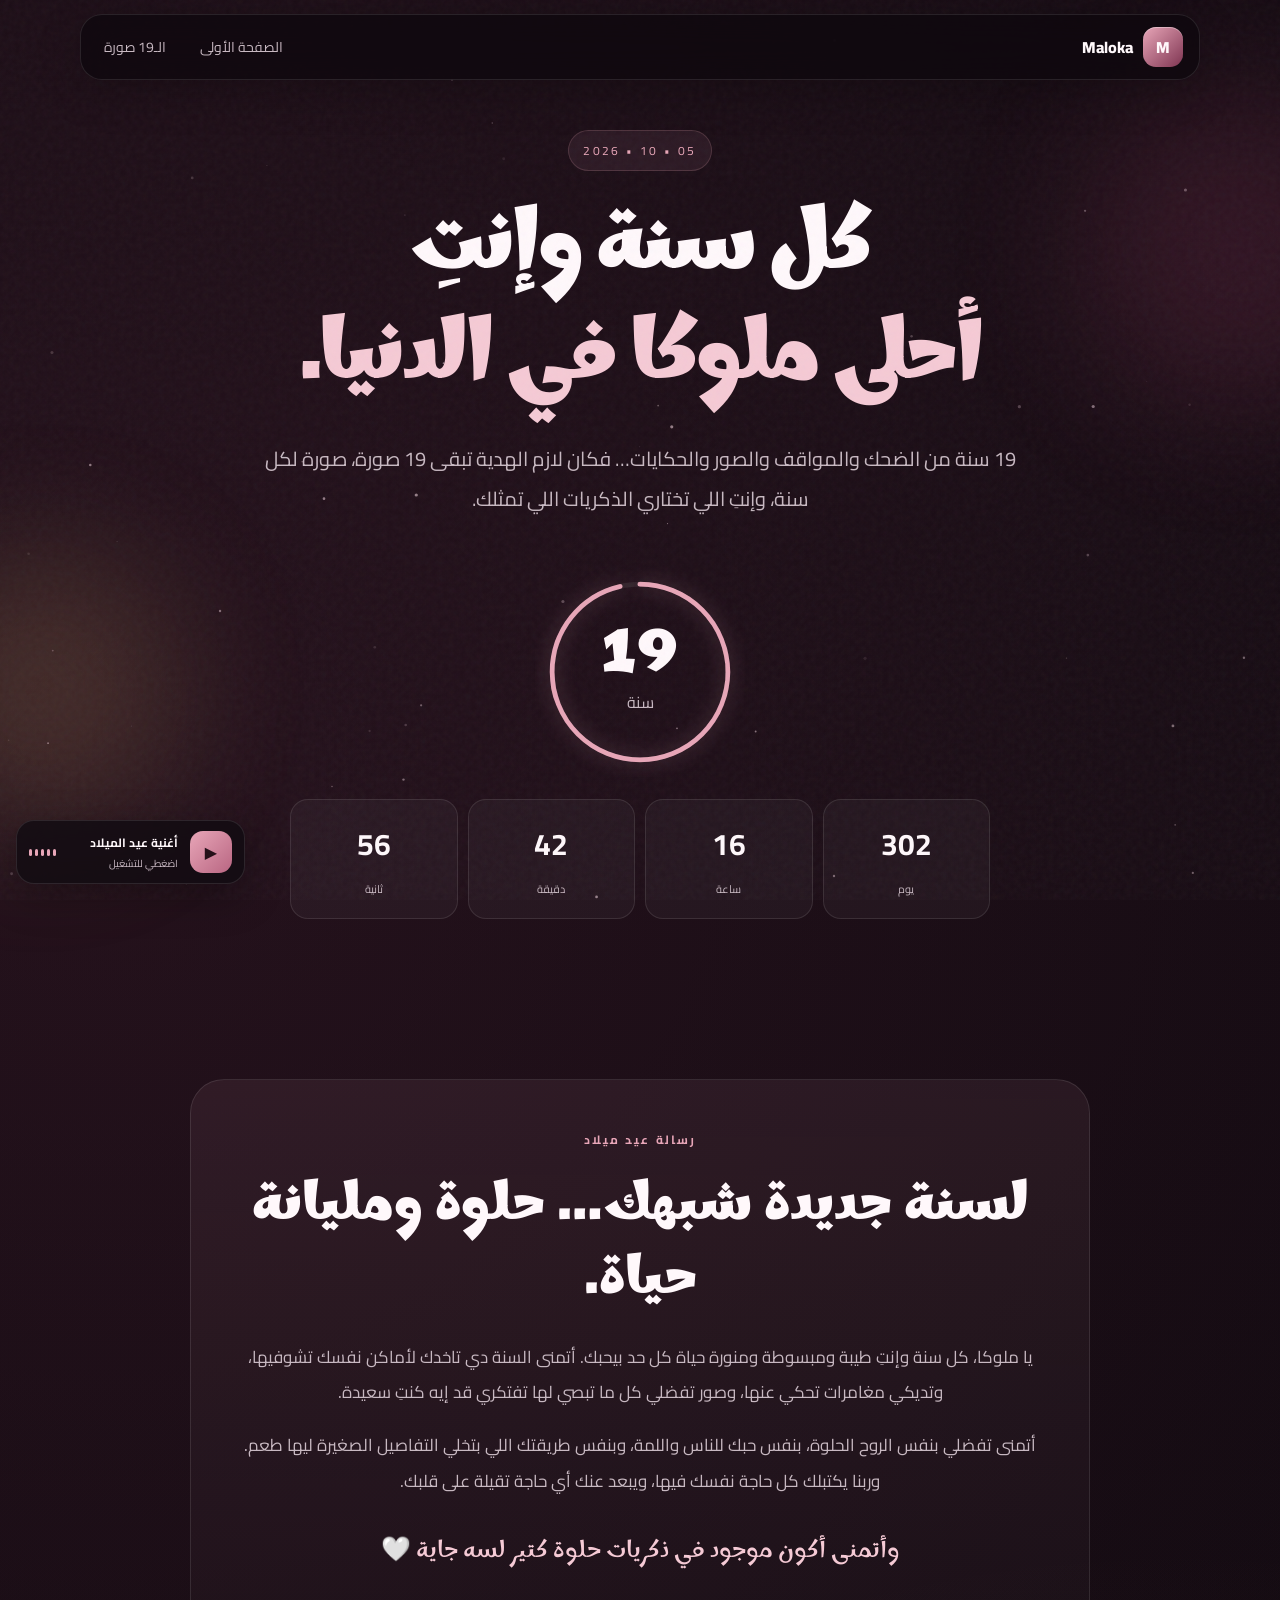
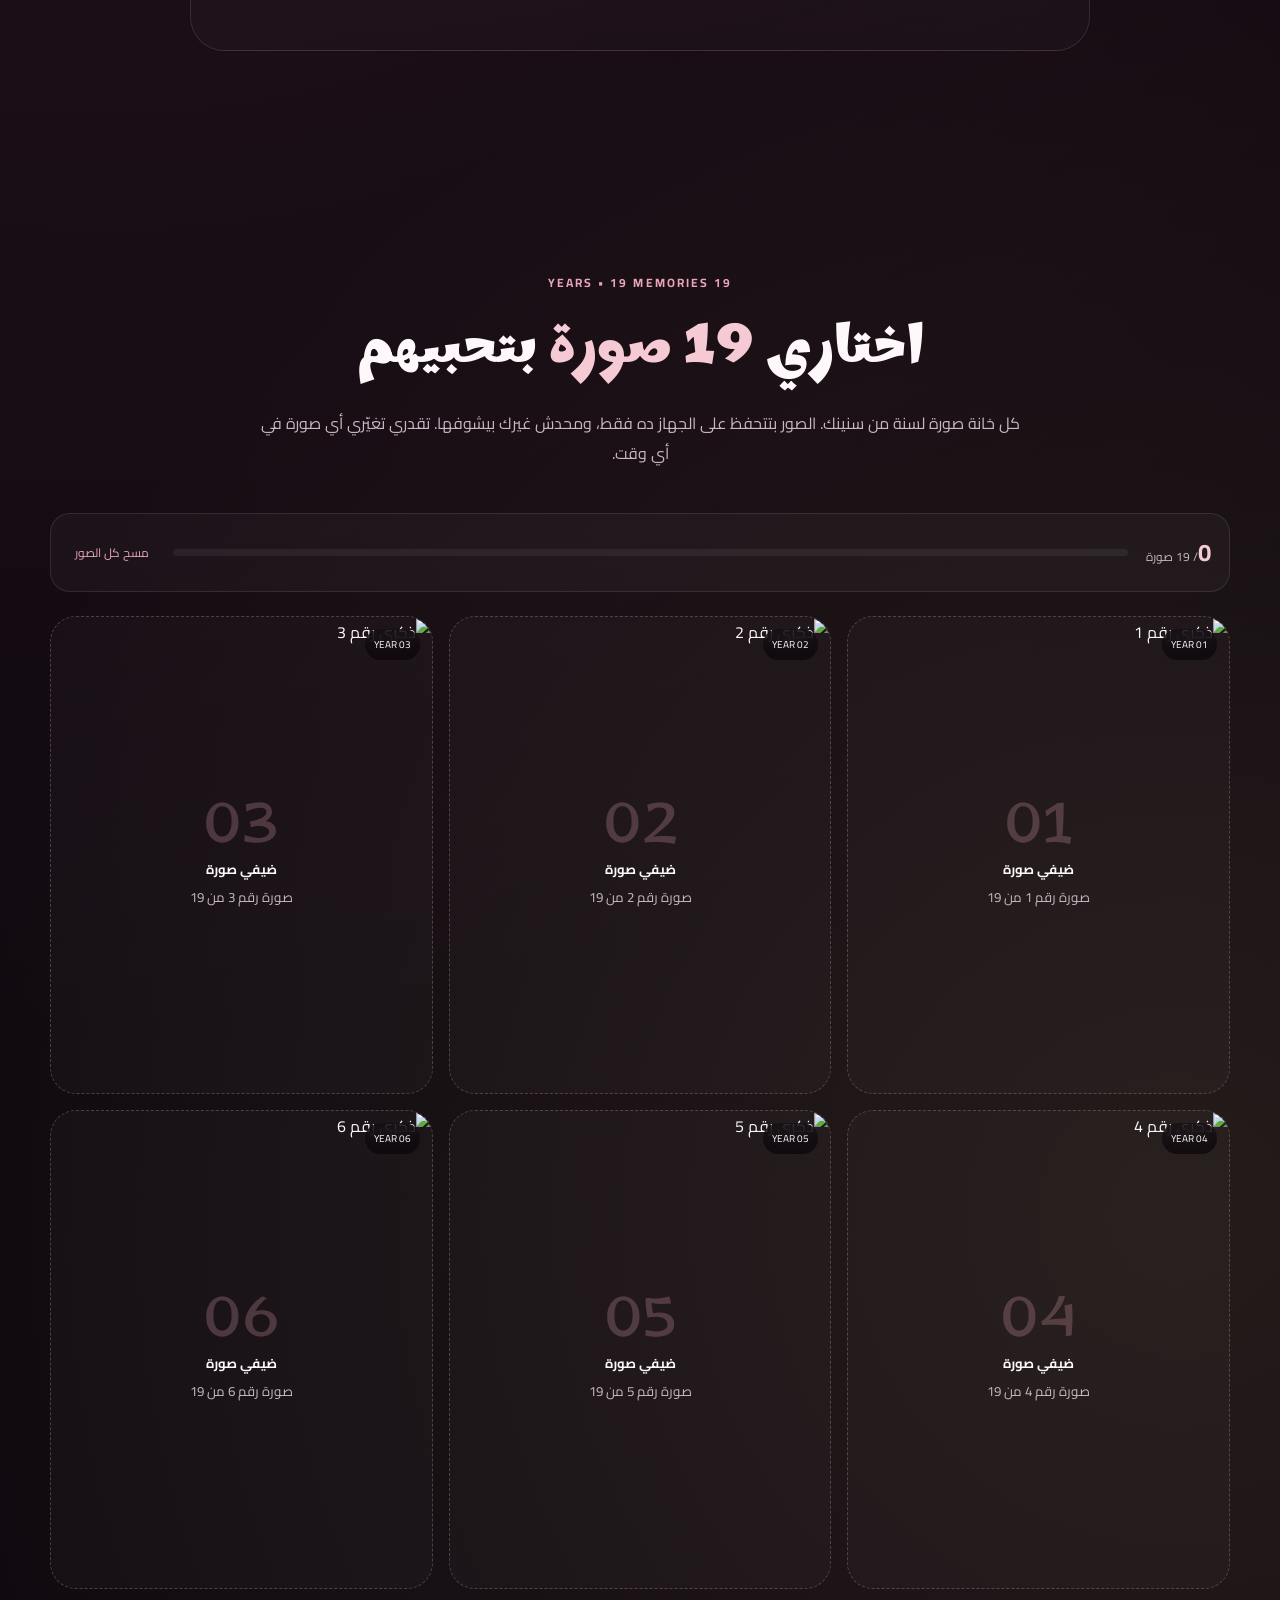
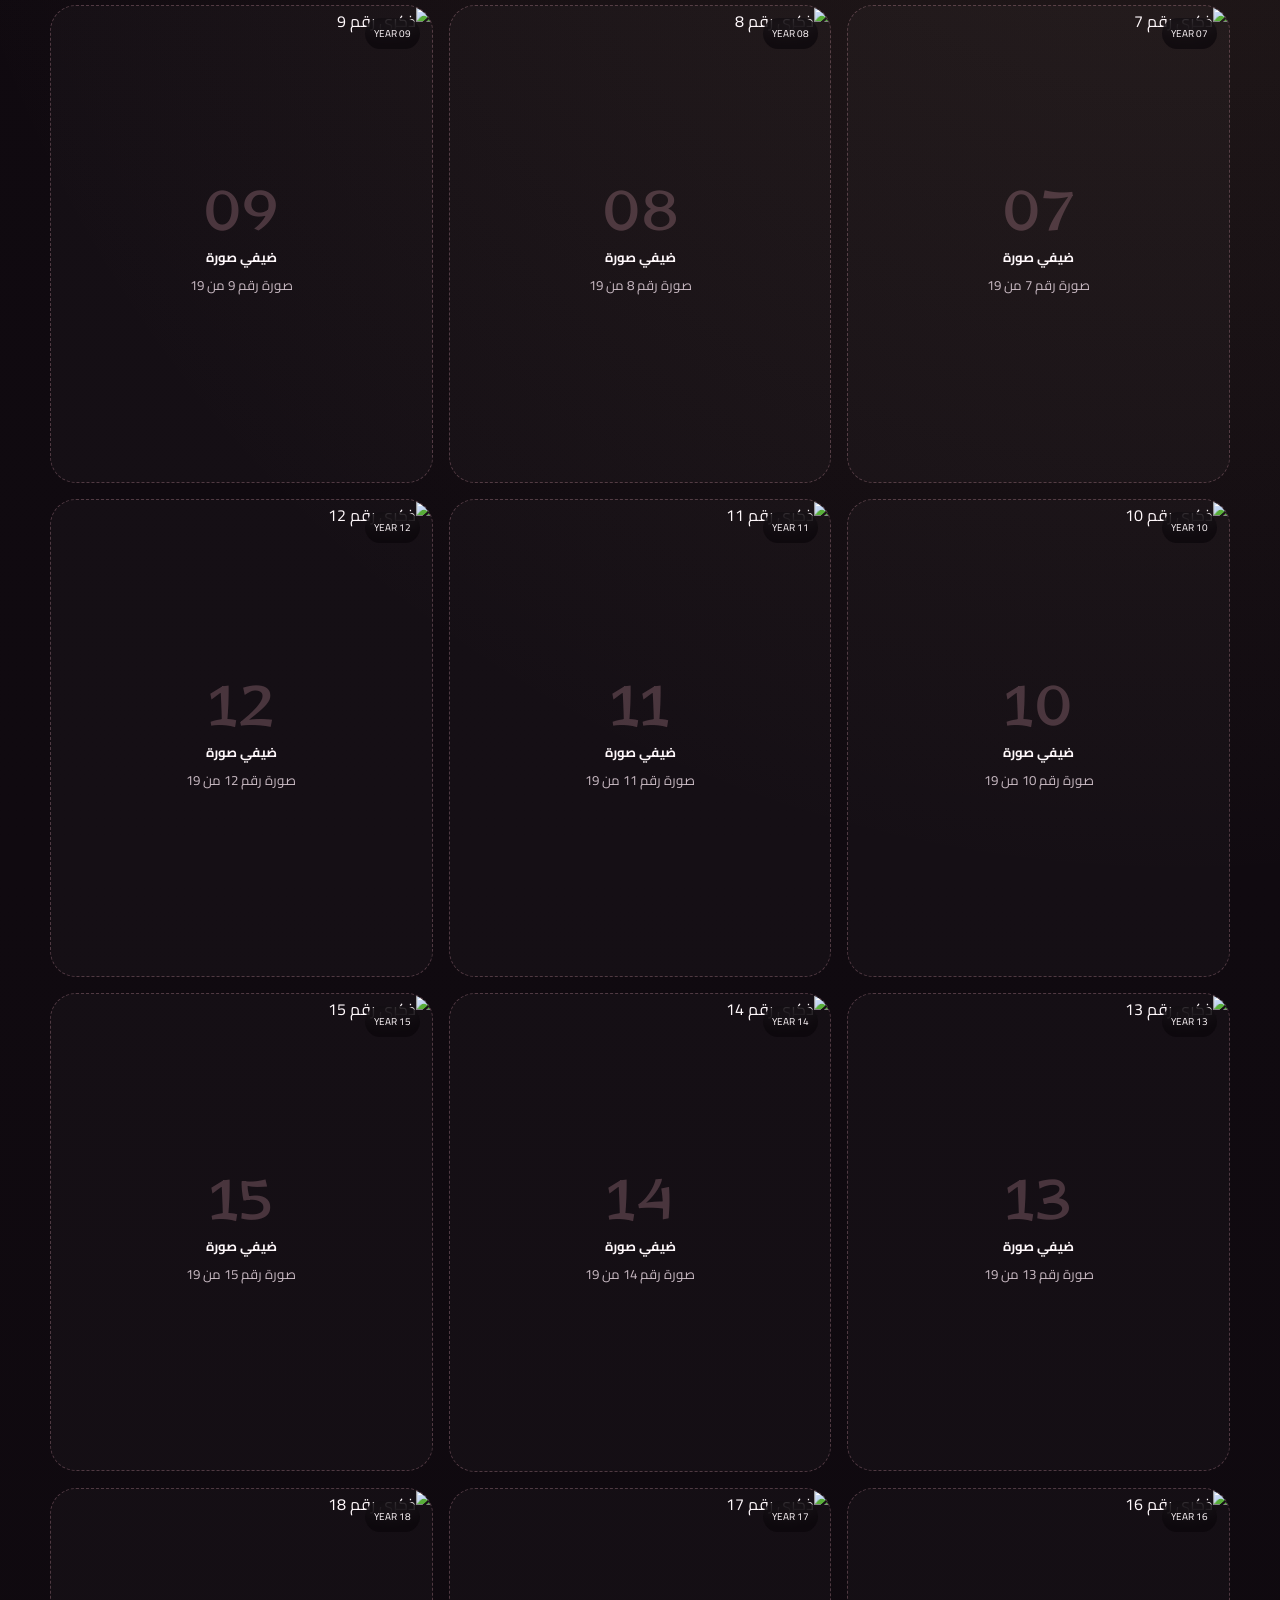
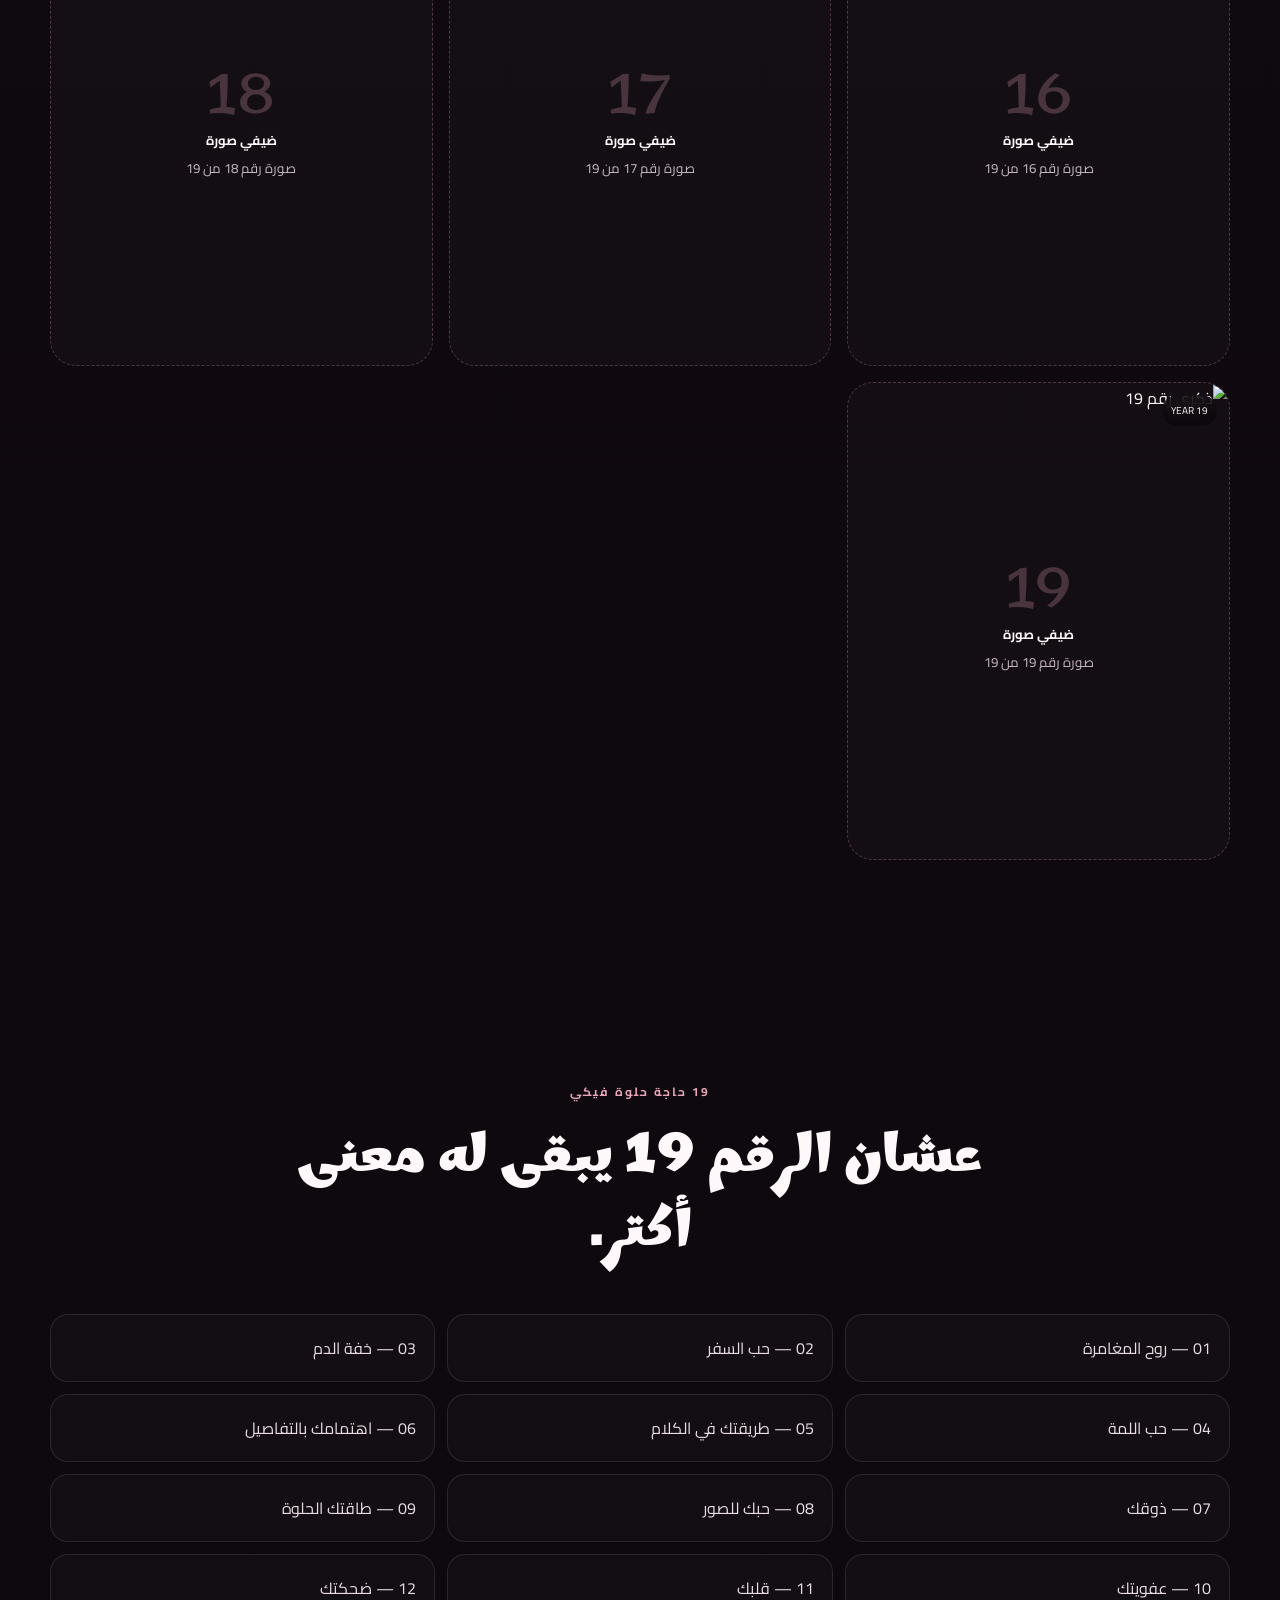
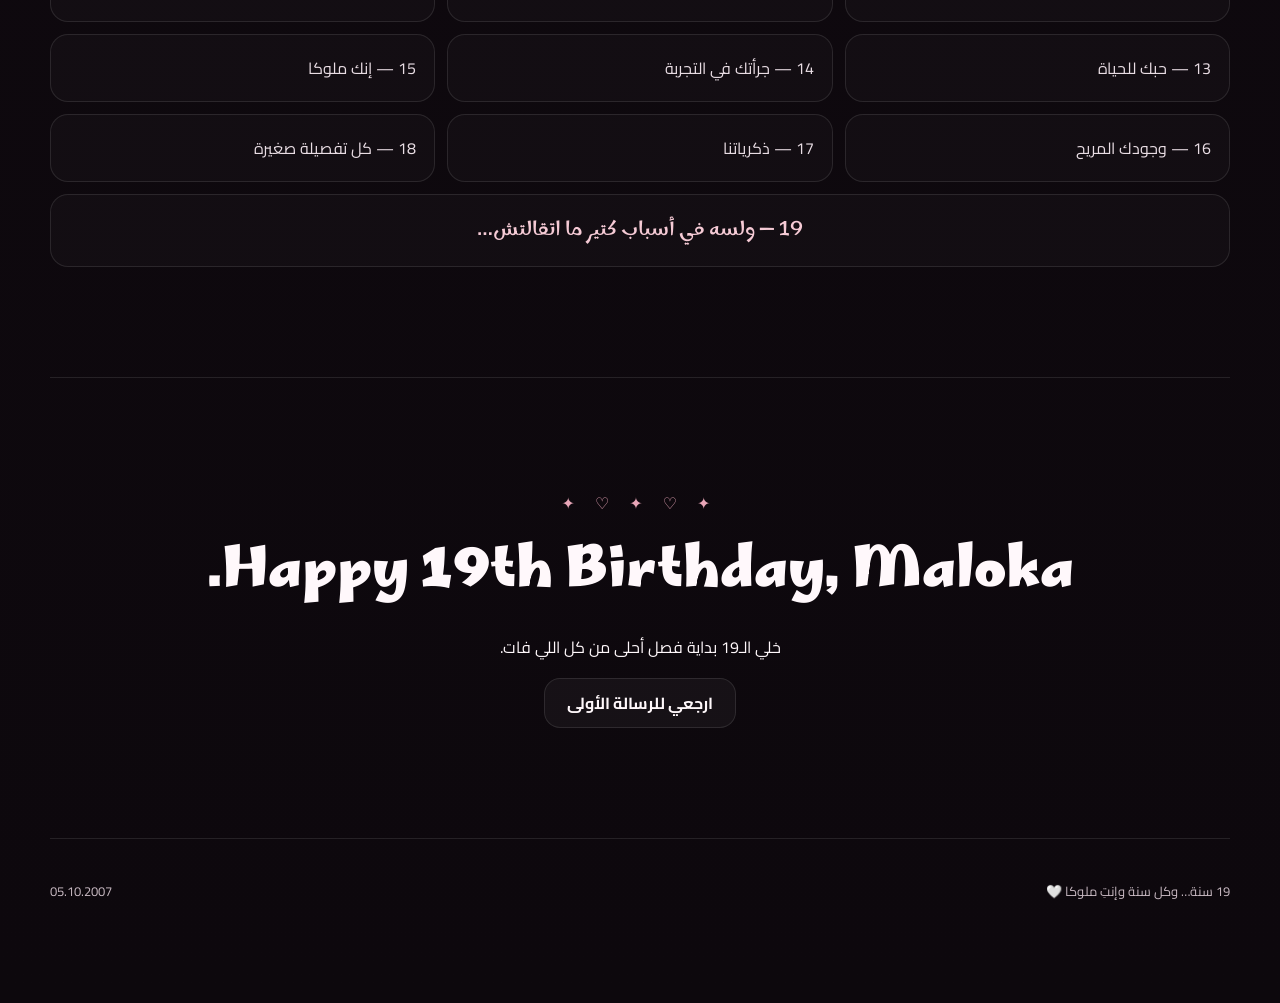
==== birthday.html @ 487e4d4f "Add files via upload" ====
<!doctype html>
<html lang="ar" dir="rtl">
<head>
  <meta charset="utf-8" />
  <meta name="viewport" content="width=device-width, initial-scale=1, viewport-fit=cover" />
  <meta name="theme-color" content="#160d16" />
  <title>Maloka — 19 سنة 🤍</title>
  <link rel="preconnect" href="https://fonts.googleapis.com">
  <link rel="preconnect" href="https://fonts.gstatic.com" crossorigin>
  <link href="https://fonts.googleapis.com/css2?family=Cairo:wght@400;500;600;700;800&family=Marhey:wght@400;600&display=swap" rel="stylesheet">
  <link rel="stylesheet" href="styles.css" />
</head>
<body class="page-birthday">
  <div class="grain"></div>
  <div class="orb orb-1"></div><div class="orb orb-2"></div>
  <canvas id="sparkles" aria-hidden="true"></canvas>

  <header class="nav">
    <a class="brand" href="index.html">
      <span class="brand-mark">M</span>
      <span>Maloka</span>
    </a>
    <nav>
      <a href="index.html">الصفحة الأولى</a>
      <a href="#memories">الـ19 صورة</a>
    </nav>
  </header>

  <main>
    <section class="birthday-hero section">
      <div class="birthday-kicker reveal">05 • 10 • 2026</div>
      <h1 class="reveal delay-1">كل سنة وإنتِ<br><span>أحلى ملوكا في الدنيا.</span></h1>
      <p class="lead reveal delay-2">
        19 سنة من الضحك والمواقف والصور والحكايات… فكان لازم الهدية تبقى 19 صورة،
        صورة لكل سنة، وإنتِ اللي تختاري الذكريات اللي تمثلك.
      </p>

      <div class="age-ring reveal delay-3">
        <svg viewBox="0 0 220 220" aria-hidden="true">
          <circle cx="110" cy="110" r="92" class="ring-bg"/>
          <circle cx="110" cy="110" r="92" class="ring-fg"/>
        </svg>
        <div class="age-center"><strong>19</strong><span>سنة</span></div>
      </div>

      <div class="countdown reveal delay-4" id="birthdayCountdown">
        <div><strong id="cdDays">—</strong><span>يوم</span></div>
        <div><strong id="cdHours">—</strong><span>ساعة</span></div>
        <div><strong id="cdMinutes">—</strong><span>دقيقة</span></div>
        <div><strong id="cdSeconds">—</strong><span>ثانية</span></div>
      </div>
    </section>

    <section class="section wish-card-wrap">
      <div class="wish-card reveal">
        <div class="eyebrow">رسالة عيد ميلاد</div>
        <h2>لسنة جديدة شبهك… حلوة ومليانة حياة.</h2>
        <p>
          يا ملوكا، كل سنة وإنتِ طيبة ومبسوطة ومنورة حياة كل حد بيحبك.
          أتمنى السنة دي تاخدك لأماكن نفسك تشوفيها، وتديكي مغامرات تحكي عنها،
          وصور تفضلي كل ما تبصي لها تفتكري قد إيه كنتِ سعيدة.
        </p>
        <p>
          أتمنى تفضلي بنفس الروح الحلوة، بنفس حبك للناس واللمة، وبنفس طريقتك اللي بتخلي التفاصيل الصغيرة ليها طعم.
          وربنا يكتبلك كل حاجة نفسك فيها، ويبعد عنك أي حاجة تقيلة على قلبك.
        </p>
        <p class="big-wish">وأتمنى أكون موجود في ذكريات حلوة كتير لسه جاية 🤍</p>
      </div>
    </section>

    <section id="memories" class="section">
      <div class="section-head reveal">
        <div class="eyebrow">19 YEARS • 19 MEMORIES</div>
        <h2>اختاري <span>19 صورة</span> بتحبيهم</h2>
        <p>
          كل خانة صورة لسنة من سنينك. الصور بتتحفظ على الجهاز ده فقط، ومحدش غيرك بيشوفها.
          تقدري تغيّري أي صورة في أي وقت.
        </p>
      </div>

      <div class="upload-status reveal">
        <div>
          <strong id="uploadedCount">0</strong><span>/ 19 صورة</span>
        </div>
        <div class="progress"><i id="photoProgress"></i></div>
        <button id="clearAllPhotos" class="text-btn">مسح كل الصور</button>
      </div>

      <div id="photoGrid" class="photo-grid"></div>
    </section>

    <section class="section nineteen-lines">
      <div class="section-head reveal">
        <div class="eyebrow">19 حاجة حلوة فيكي</div>
        <h2>عشان الرقم 19 يبقى له معنى أكتر.</h2>
      </div>
      <div class="reasons-grid">
        <span>01 — روح المغامرة</span><span>02 — حب السفر</span><span>03 — خفة الدم</span>
        <span>04 — حب اللمة</span><span>05 — طريقتك في الكلام</span><span>06 — اهتمامك بالتفاصيل</span>
        <span>07 — ذوقك</span><span>08 — حبك للصور</span><span>09 — طاقتك الحلوة</span>
        <span>10 — عفويتك</span><span>11 — قلبك</span><span>12 — ضحكتك</span>
        <span>13 — حبك للحياة</span><span>14 — جرأتك في التجربة</span><span>15 — إنك ملوكا</span>
        <span>16 — وجودك المريح</span><span>17 — ذكرياتنا</span><span>18 — كل تفصيلة صغيرة</span>
        <span class="last-reason">19 — ولسه في أسباب كتير ما اتقالتش…</span>
      </div>
    </section>

    <section class="section final-wish reveal">
      <div class="confetti-line">✦ ♡ ✦ ♡ ✦</div>
      <h2>Happy 19th Birthday, Maloka.</h2>
      <p>خلي الـ19 بداية فصل أحلى من كل اللي فات.</p>
      <a href="index.html" class="btn ghost">ارجعي للرسالة الأولى</a>
    </section>
  </main>

  <div class="music-player" data-audio="birthday-song.mp3">
    <button class="music-btn" aria-label="تشغيل أو إيقاف الأغنية">▶</button>
    <div class="music-copy">
      <strong>أغنية عيد الميلاد</strong>
      <span>اضغطي للتشغيل</span>
    </div>
    <div class="music-wave"><i></i><i></i><i></i><i></i><i></i></div>
  </div>

  <footer>
    <span>19 سنة… وكل سنة وإنتِ ملوكا 🤍</span>
    <span>05.10.2007</span>
  </footer>

  <script src="app.js"></script>
</body>
</html>
---- styles.css ----
:root{
  --bg:#0f090f; --bg2:#160d16; --card:rgba(255,255,255,.055);
  --line:rgba(255,255,255,.10); --text:#fff8fb; --muted:#c8b9c2;
  --rose:#e8a6b8; --rose2:#f5cad5; --gold:#d9b47a; --deep:#7f3552;
  --shadow:0 24px 80px rgba(0,0,0,.36);
}
*{box-sizing:border-box}
html{scroll-behavior:smooth}
body{margin:0;background:
radial-gradient(circle at 8% 10%,rgba(127,53,82,.20),transparent 28%),
radial-gradient(circle at 92% 38%,rgba(217,180,122,.10),transparent 27%),
linear-gradient(180deg,var(--bg),#100a10 55%,#0d080d);
color:var(--text);font-family:"Cairo",system-ui,sans-serif;overflow-x:hidden}
a{color:inherit;text-decoration:none}
button,input{font:inherit}
.section{width:min(1180px,calc(100% - 32px));margin:auto;padding:110px 0;position:relative}
.grain{position:fixed;inset:0;pointer-events:none;opacity:.06;z-index:20;background-image:url("data:image/svg+xml,%3Csvg viewBox='0 0 180 180' xmlns='http://www.w3.org/2000/svg'%3E%3Cfilter id='n'%3E%3CfeTurbulence type='fractalNoise' baseFrequency='.9' numOctaves='4' stitchTiles='stitch'/%3E%3C/filter%3E%3Crect width='100%25' height='100%25' filter='url(%23n)' opacity='.65'/%3E%3C/svg%3E")}
.orb{position:fixed;border-radius:50%;filter:blur(70px);opacity:.2;pointer-events:none;z-index:-1}
.orb-1{width:320px;height:320px;background:#9c3d63;top:10%;right:-120px}
.orb-2{width:280px;height:280px;background:#c69962;bottom:8%;left:-100px}
.orb-3{width:220px;height:220px;background:#5f315f;top:50%;left:40%}
#sparkles{position:fixed;inset:0;z-index:-1;pointer-events:none}
.nav{position:fixed;top:14px;right:50%;transform:translateX(50%);z-index:50;width:min(1120px,calc(100% - 24px));height:66px;display:flex;align-items:center;justify-content:space-between;padding:0 16px 0 10px;border:1px solid var(--line);background:rgba(13,8,13,.72);backdrop-filter:blur(18px);border-radius:22px;box-shadow:0 12px 45px rgba(0,0,0,.2)}
.brand{display:flex;align-items:center;gap:10px;font-weight:800}
.brand-mark{width:40px;height:40px;border-radius:13px;display:grid;place-items:center;background:linear-gradient(135deg,var(--rose),var(--deep));box-shadow:inset 0 1px rgba(255,255,255,.35)}
.nav nav{display:flex;gap:8px;align-items:center}
.nav nav a{padding:10px 13px;color:var(--muted);font-size:14px;border-radius:12px;transition:.25s}
.nav nav a:hover{color:white;background:rgba(255,255,255,.06)}
.nav .nav-cta{background:rgba(232,166,184,.11);color:#ffeaf0}
.hero{min-height:100svh;display:flex;flex-direction:column;justify-content:center;padding-top:130px;text-align:center;align-items:center}
.eyebrow{font-size:12px;letter-spacing:.17em;text-transform:uppercase;color:var(--rose);font-weight:700;margin-bottom:18px}
.hero h1,.birthday-hero h1{font-family:"Marhey","Cairo";font-size:clamp(42px,7vw,88px);line-height:1.25;margin:0;letter-spacing:-.04em}
.hero h1 span,.birthday-hero h1 span,h2 span{color:var(--rose2)}
.lead{max-width:760px;color:var(--muted);font-size:clamp(16px,2vw,20px);line-height:2;margin:26px auto}
.hero-actions{display:flex;gap:12px;flex-wrap:wrap;justify-content:center;margin-top:12px}
.btn{display:inline-flex;align-items:center;justify-content:center;min-height:50px;padding:0 22px;border-radius:16px;border:1px solid var(--line);font-weight:700;transition:.25s}
.btn:hover{transform:translateY(-3px)}
.btn.primary{background:linear-gradient(135deg,var(--rose),#bd6b86);color:#1a0d13;border:0;box-shadow:0 14px 35px rgba(232,166,184,.22)}
.btn.ghost{background:rgba(255,255,255,.04)}
.btn.big{min-height:58px;padding:0 28px}
.hero-card{margin-top:58px;width:min(600px,100%);background:linear-gradient(180deg,rgba(255,255,255,.08),rgba(255,255,255,.035));border:1px solid var(--line);border-radius:28px;padding:24px;box-shadow:var(--shadow)}
.mini-label{color:var(--muted);font-size:13px;margin-bottom:12px}
.counter-grid{display:grid;grid-template-columns:repeat(3,1fr);gap:10px}
.counter-grid div{padding:14px;border-radius:18px;background:rgba(255,255,255,.035)}
.counter-grid strong{display:block;font-size:32px;font-family:"Marhey"}
.counter-grid span{font-size:12px;color:var(--muted)}
.hero-card p{margin:16px 0 0;color:var(--muted);font-size:14px}
.split{display:grid;grid-template-columns:1.2fr .8fr;gap:70px;align-items:center}
.section-copy h2,.section-head h2,.letter-shell h2,.wish-card h2,.birthday-tease h2,.final-wish h2{font-family:"Marhey";font-size:clamp(32px,4.3vw,58px);line-height:1.35;margin:0 0 22px}
.section-copy p,.letter-shell p,.wish-card p{color:var(--muted);line-height:2.1;font-size:17px}
.date-art{aspect-ratio:1/1;border-radius:50%;border:1px solid var(--line);display:flex;flex-direction:column;align-items:center;justify-content:center;position:relative;background:radial-gradient(circle,rgba(232,166,184,.13),transparent 64%);box-shadow:inset 0 0 80px rgba(232,166,184,.06)}
.date-art:before,.date-art:after{content:"";position:absolute;border-radius:50%;border:1px dashed rgba(232,166,184,.28)}
.date-art:before{inset:18px}.date-art:after{inset:36px}
.date-art .small{font-size:10px;letter-spacing:.25em;color:var(--muted)}
.date-art strong{font-size:90px;line-height:1;font-family:"Marhey";color:var(--rose2)}
.date-art .month{letter-spacing:.38em;font-weight:800}.date-art .year{color:var(--muted);margin-top:8px}
.section-head{text-align:center;max-width:760px;margin:0 auto 44px}
.section-head p{color:var(--muted);line-height:1.9}
.cards-grid{display:grid;grid-template-columns:repeat(3,1fr);gap:16px}
.love-card{padding:28px;border:1px solid var(--line);border-radius:26px;background:var(--card);min-height:220px;transition:.3s;position:relative;overflow:hidden}
.love-card:after{content:"";position:absolute;width:130px;height:130px;border-radius:50%;background:rgba(232,166,184,.07);bottom:-55px;left:-45px;filter:blur(6px)}
.love-card:hover{transform:translateY(-6px);border-color:rgba(232,166,184,.25);background:rgba(255,255,255,.07)}
.love-card .icon{font-size:30px;margin-bottom:20px}.love-card h3{font-size:20px;margin:0 0 10px}.love-card p{color:var(--muted);line-height:1.8;margin:0}
.letter-section{padding-top:60px}
.letter-shell{max-width:900px;margin:auto;padding:54px;border-radius:14px;background:#f0e6df;color:#2d2027;box-shadow:0 35px 90px rgba(0,0,0,.35);transform:rotate(-.6deg);position:relative}
.letter-shell .eyebrow{color:#8f3f5b}.letter-shell p{color:#5e4d56}.letter-shell h2{color:#2a1c23}
.tape{position:absolute;width:100px;height:30px;background:rgba(217,180,122,.35);top:-12px;backdrop-filter:blur(4px)}
.tape-a{right:12%;transform:rotate(4deg)}.tape-b{left:10%;transform:rotate(-5deg)}
.signature{margin-top:26px;font-family:"Marhey";color:#7f3552}
.secret-section{display:grid;place-items:center}
.secret-card{width:min(760px,100%);text-align:center;padding:60px 28px;border-radius:36px;border:1px solid var(--line);background:linear-gradient(180deg,rgba(255,255,255,.06),rgba(255,255,255,.025));position:relative;overflow:hidden}
.secret-icon{font-size:45px;color:var(--rose);margin-bottom:6px}.secret-card h2{font-family:"Marhey";font-size:40px;margin:0 0 10px}.hint{color:var(--muted)}
.hold-heart{width:92px;height:92px;border-radius:50%;border:1px solid rgba(232,166,184,.32);background:rgba(232,166,184,.07);color:var(--rose);font-size:36px;margin-top:20px;position:relative;cursor:pointer;overflow:hidden}
.hold-heart span{position:relative;z-index:2}.hold-heart i{position:absolute;inset:auto 0 0;height:0;background:linear-gradient(var(--rose),#c86a88);transition:height 2s linear}
.hold-heart.holding i{height:100%}
.secret-message{max-height:0;overflow:hidden;opacity:0;transform:translateY(20px);transition:1s ease;margin:auto}
.secret-message.open{max-height:800px;opacity:1;transform:none;margin-top:35px}
.secret-message h3{font-family:"Marhey";font-size:30px}.secret-message p{line-height:2;color:var(--muted);text-align:right}
.secret-message strong{color:var(--rose2)}.secret-end{display:block;margin-top:20px;color:var(--rose);font-size:13px}
.birthday-tease{display:flex;align-items:center;justify-content:space-between;gap:30px;border-top:1px solid var(--line)}
.birthday-tease p{color:var(--muted);max-width:650px;line-height:1.9}
.music-player{position:fixed;bottom:16px;left:16px;z-index:60;display:flex;align-items:center;gap:12px;padding:10px 12px;border-radius:18px;border:1px solid var(--line);background:rgba(18,11,18,.82);backdrop-filter:blur(18px);box-shadow:0 12px 40px rgba(0,0,0,.3)}
.music-btn{width:42px;height:42px;border:0;border-radius:13px;background:linear-gradient(135deg,var(--rose),#b96682);color:#251019;cursor:pointer;font-weight:900}
.music-copy{display:flex;flex-direction:column;min-width:110px}.music-copy strong{font-size:12px}.music-copy span{font-size:10px;color:var(--muted)}
.music-wave{display:flex;align-items:center;gap:3px;height:28px}.music-wave i{display:block;width:3px;height:7px;background:var(--rose);border-radius:5px}
.music-player.playing .music-wave i{animation:wave .7s ease-in-out infinite alternate}
.music-player.playing .music-wave i:nth-child(2){animation-delay:.2s}.music-player.playing .music-wave i:nth-child(3){animation-delay:.35s}.music-player.playing .music-wave i:nth-child(4){animation-delay:.1s}.music-player.playing .music-wave i:nth-child(5){animation-delay:.28s}
@keyframes wave{to{height:26px}}
footer{width:min(1180px,calc(100% - 32px));margin:auto;padding:40px 0 100px;border-top:1px solid var(--line);display:flex;justify-content:space-between;color:var(--muted);font-size:13px}

/* Birthday page */
.birthday-hero{min-height:100svh;text-align:center;display:flex;flex-direction:column;align-items:center;justify-content:center;padding-top:130px}
.birthday-kicker{padding:8px 14px;border-radius:999px;background:rgba(232,166,184,.08);border:1px solid rgba(232,166,184,.18);color:var(--rose);font-size:12px;letter-spacing:.2em;margin-bottom:22px}
.age-ring{width:210px;height:210px;position:relative;margin:22px 0}
.age-ring svg{width:100%;height:100%;transform:rotate(-90deg)}
.ring-bg,.ring-fg{fill:none;stroke-width:5}.ring-bg{stroke:rgba(255,255,255,.07)}.ring-fg{stroke:var(--rose);stroke-dasharray:578;stroke-dashoffset:22;stroke-linecap:round;filter:drop-shadow(0 0 10px rgba(232,166,184,.35))}
.age-center{position:absolute;inset:0;display:grid;place-content:center}.age-center strong{font-family:"Marhey";font-size:60px;line-height:1}.age-center span{color:var(--muted)}
.countdown{display:grid;grid-template-columns:repeat(4,1fr);gap:10px;width:min(700px,100%)}
.countdown div{padding:16px;border:1px solid var(--line);background:rgba(255,255,255,.035);border-radius:18px}
.countdown strong{font-size:30px;display:block}.countdown span{font-size:11px;color:var(--muted)}
.wish-card-wrap{padding-top:50px}.wish-card{max-width:900px;margin:auto;text-align:center;padding:48px;border:1px solid var(--line);background:linear-gradient(180deg,rgba(232,166,184,.08),rgba(255,255,255,.02));border-radius:34px}
.wish-card .big-wish{font-family:"Marhey";font-size:24px;color:var(--rose2);margin-top:28px}
.upload-status{display:grid;grid-template-columns:auto 1fr auto;align-items:center;gap:18px;padding:16px 18px;border:1px solid var(--line);border-radius:20px;background:rgba(255,255,255,.03);margin-bottom:24px}
.upload-status strong{font-size:24px;color:var(--rose2)}.upload-status span{font-size:12px;color:var(--muted)}
.progress{height:7px;background:rgba(255,255,255,.06);border-radius:99px;overflow:hidden}.progress i{display:block;height:100%;width:0;background:linear-gradient(90deg,var(--deep),var(--rose));transition:.4s}
.text-btn{border:0;background:transparent;color:var(--rose);cursor:pointer;font-size:12px}
.photo-grid{display:grid;grid-template-columns:repeat(3,1fr);gap:16px}
.photo-slot{aspect-ratio:4/5;border:1px dashed rgba(232,166,184,.28);border-radius:26px;overflow:hidden;position:relative;background:rgba(255,255,255,.025);transition:.3s}
.photo-slot:hover{transform:translateY(-4px);border-color:rgba(232,166,184,.55)}
.photo-slot img{width:100%;height:100%;object-fit:cover;display:block}
.photo-slot .empty{position:absolute;inset:0;display:grid;place-content:center;text-align:center;padding:20px;cursor:pointer}
.photo-slot .num{font-family:"Marhey";font-size:56px;color:rgba(232,166,184,.25);line-height:1}
.photo-slot .empty strong{font-size:13px}.photo-slot .empty small{color:var(--muted);margin-top:4px}
.photo-slot input{display:none}
.photo-slot .photo-actions{position:absolute;bottom:10px;right:10px;left:10px;display:flex;justify-content:space-between;gap:8px;opacity:0;transition:.2s}
.photo-slot.has-photo .photo-actions{opacity:1}
.photo-slot .photo-actions button,.photo-slot .photo-actions label{flex:1;min-height:38px;border:1px solid rgba(255,255,255,.18);background:rgba(11,8,11,.75);color:white;border-radius:12px;display:grid;place-items:center;font-size:11px;cursor:pointer;backdrop-filter:blur(8px)}
.photo-slot .year-badge{position:absolute;top:12px;right:12px;padding:6px 9px;border-radius:99px;background:rgba(10,7,10,.7);backdrop-filter:blur(8px);font-size:10px}
.reasons-grid{display:grid;grid-template-columns:repeat(3,1fr);gap:12px}
.reasons-grid span{padding:18px;border:1px solid var(--line);border-radius:18px;background:rgba(255,255,255,.025);color:#e9dde4}
.reasons-grid .last-reason{grid-column:1/-1;text-align:center;color:var(--rose2);font-family:"Marhey";font-size:20px}
.final-wish{text-align:center;border-top:1px solid var(--line)}.confetti-line{color:var(--rose);letter-spacing:.5em;margin-bottom:18px}

/* Reveals */
.reveal{opacity:0;transform:translateY(24px);transition:opacity .8s ease,transform .8s ease}.reveal.visible{opacity:1;transform:none}
.delay-1{transition-delay:.1s}.delay-2{transition-delay:.2s}.delay-3{transition-delay:.3s}.delay-4{transition-delay:.4s}

@media (max-width:850px){
  .section{padding:80px 0}
  .nav nav a:not(.nav-cta):not(:last-child){display:none}
  .split{grid-template-columns:1fr;gap:35px}
  .date-art{width:min(420px,90%);margin:auto}
  .cards-grid,.photo-grid,.reasons-grid{grid-template-columns:repeat(2,1fr)}
  .birthday-tease{flex-direction:column;align-items:flex-start}
  .letter-shell{padding:40px 24px}
}
@media (max-width:560px){
  .nav{height:60px}.brand-mark{width:36px;height:36px}.nav nav a{font-size:12px;padding:9px}
  .hero h1,.birthday-hero h1{font-size:40px}
  .lead{font-size:15px}
  .counter-grid strong{font-size:24px}
  .cards-grid{grid-template-columns:1fr}
  .photo-grid{grid-template-columns:repeat(2,1fr);gap:10px}
  .photo-slot{border-radius:19px}
  .reasons-grid{grid-template-columns:1fr}
  .countdown{grid-template-columns:repeat(2,1fr)}
  .upload-status{grid-template-columns:1fr auto}.upload-status .progress{grid-column:1/-1;grid-row:2}
  .music-player{right:12px;left:12px;bottom:10px}.music-copy{flex:1}
  footer{padding-bottom:115px;gap:15px;flex-direction:column}
}
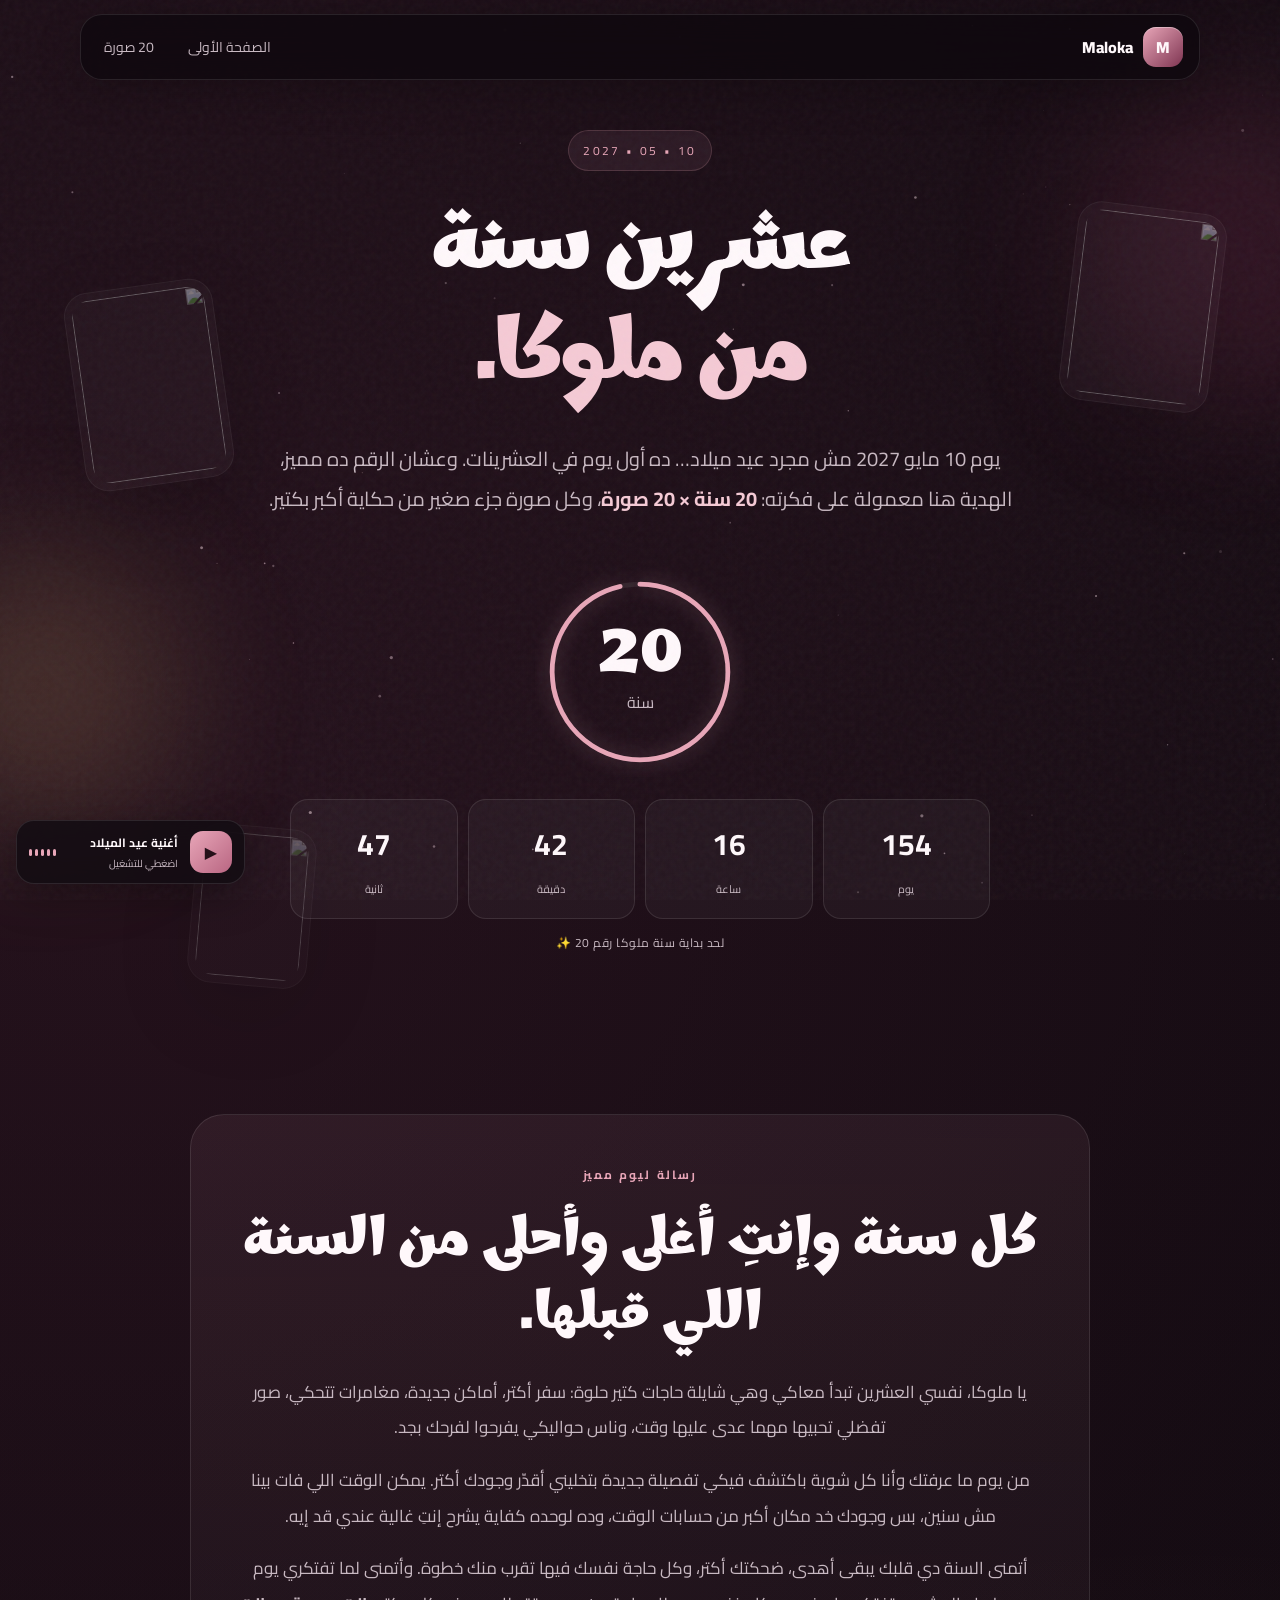
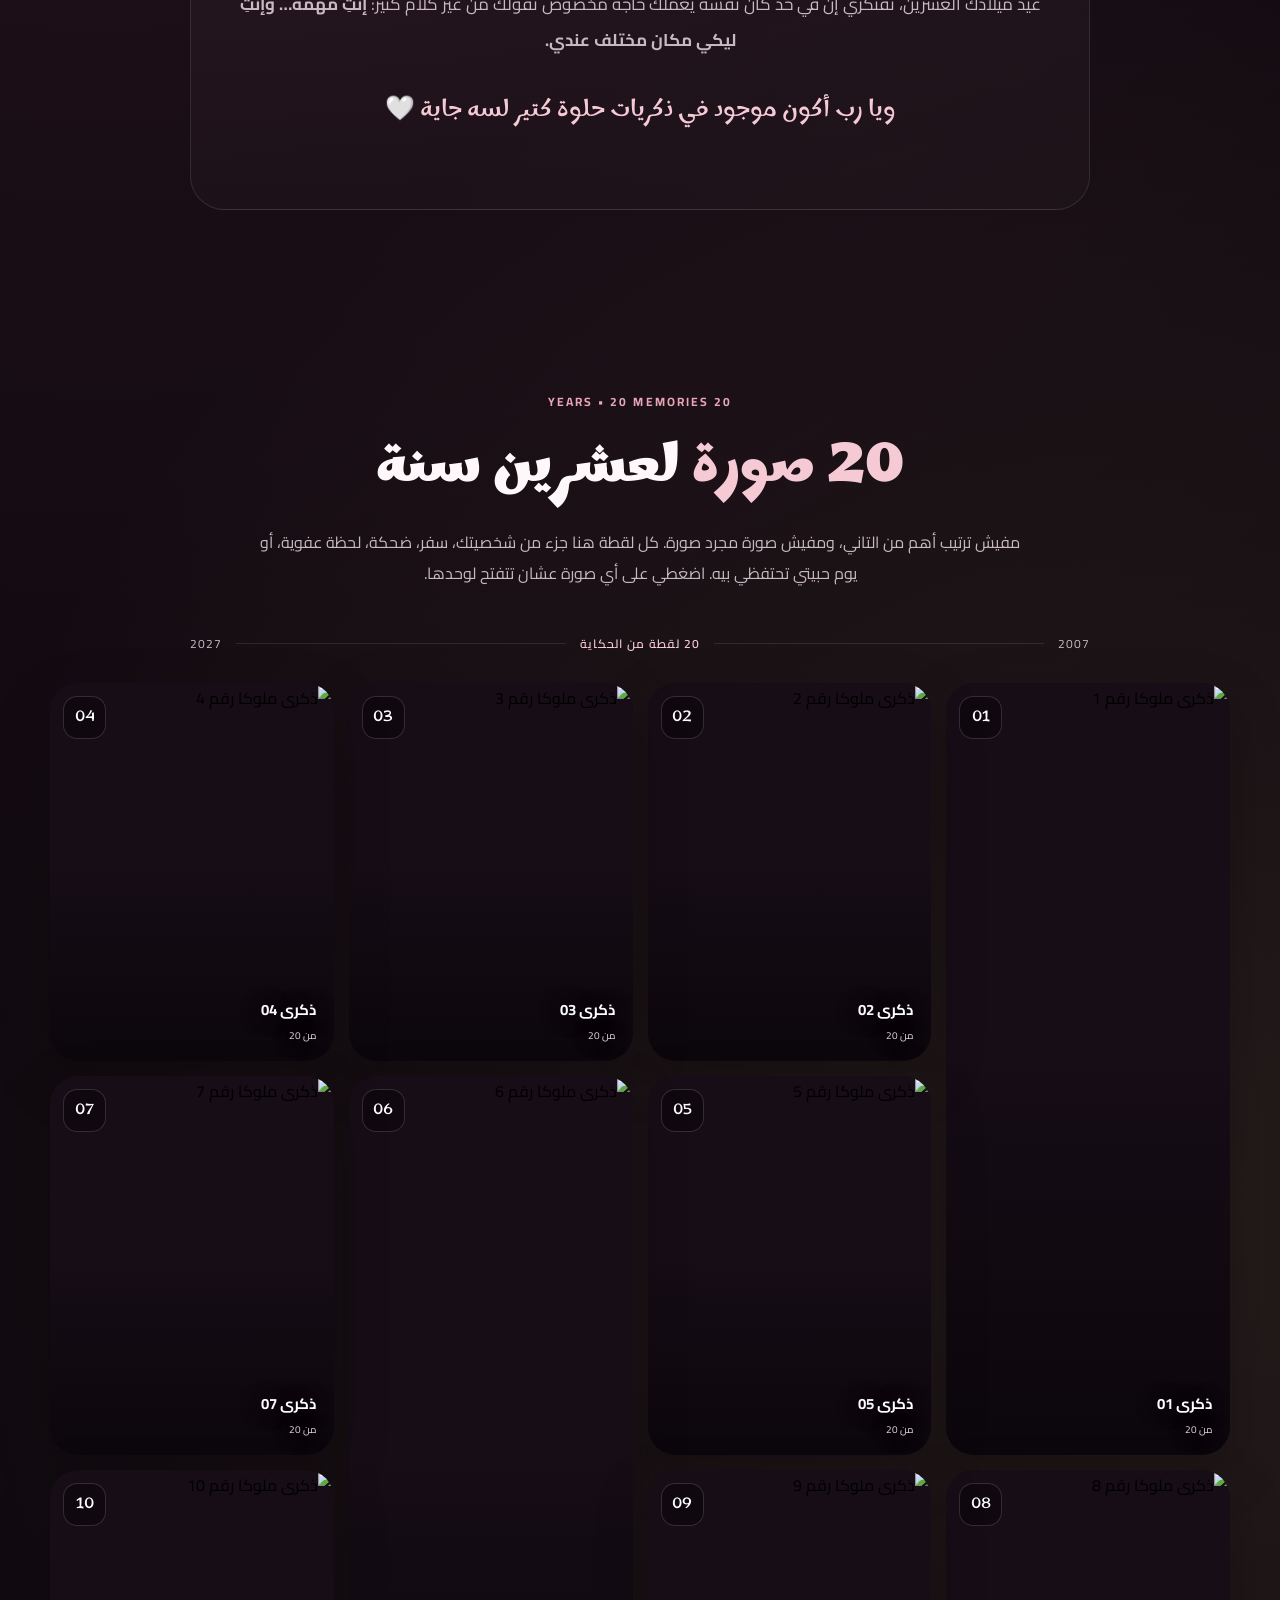
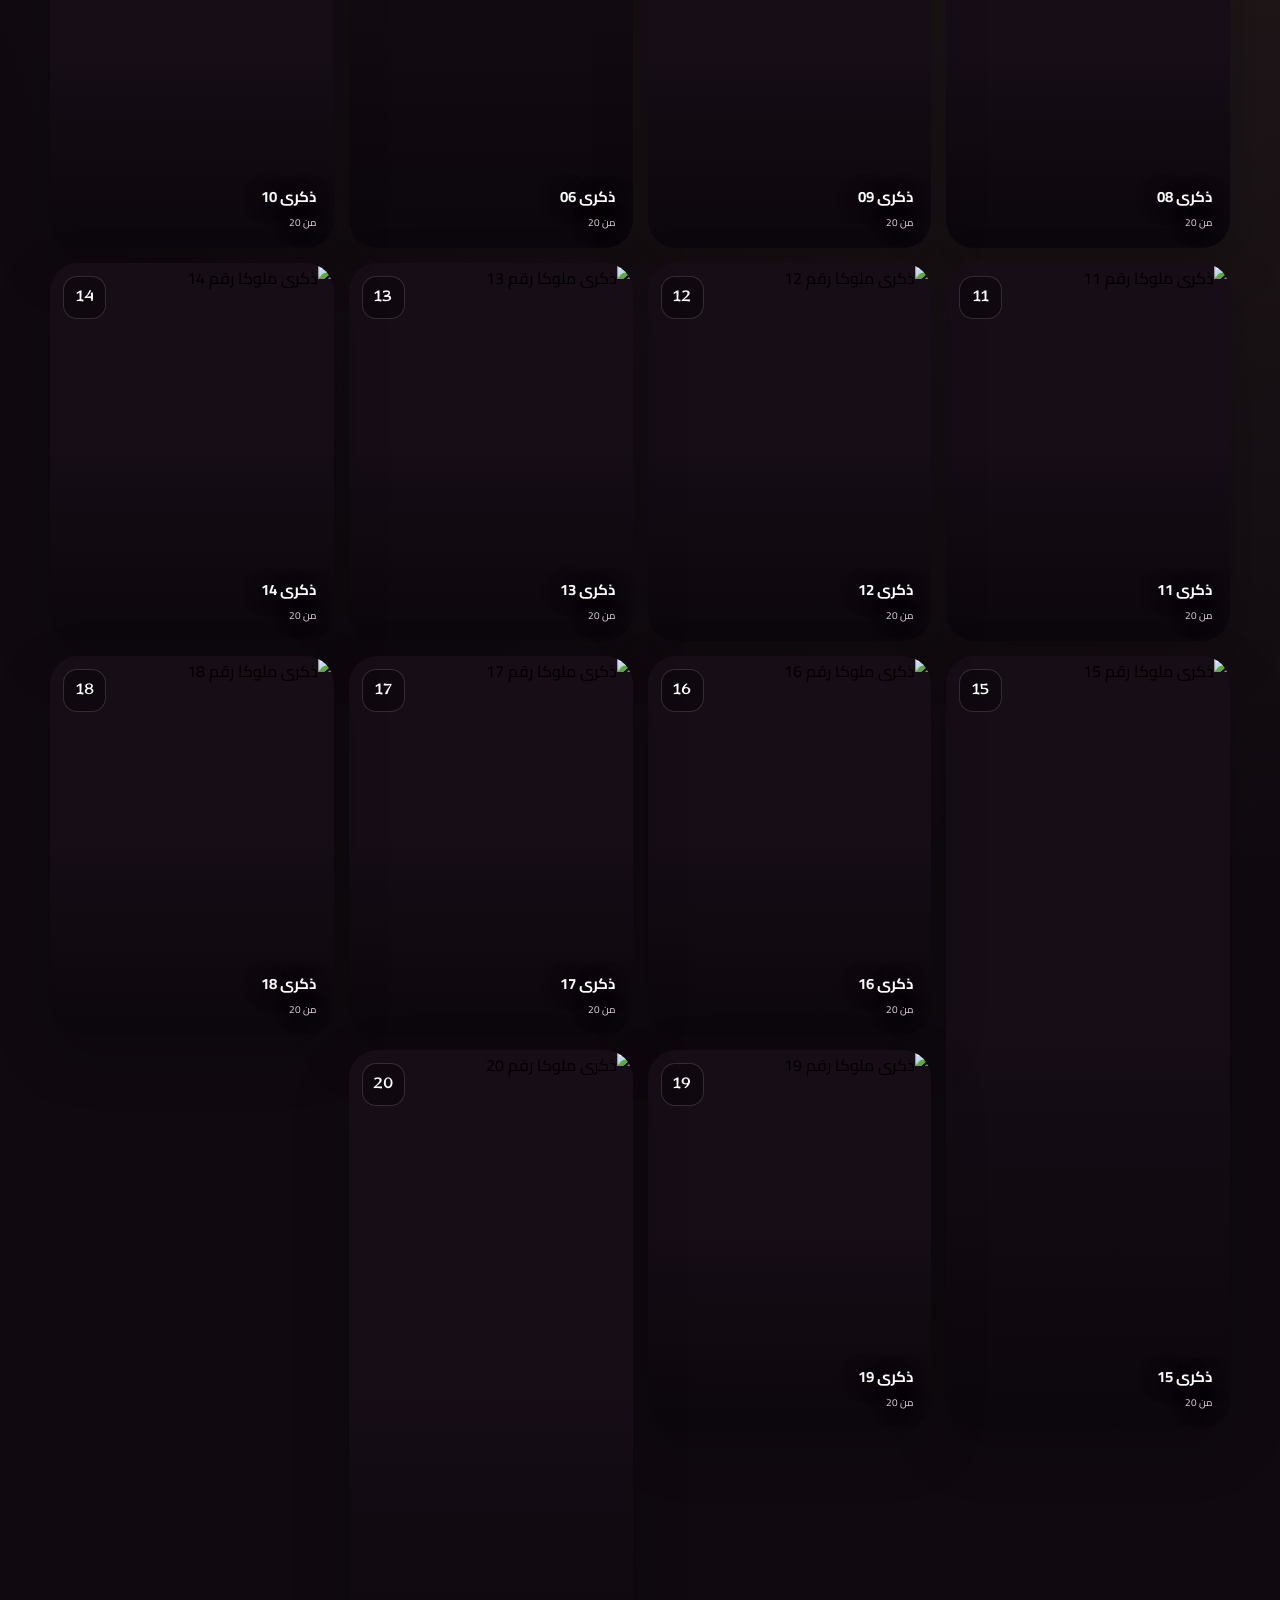
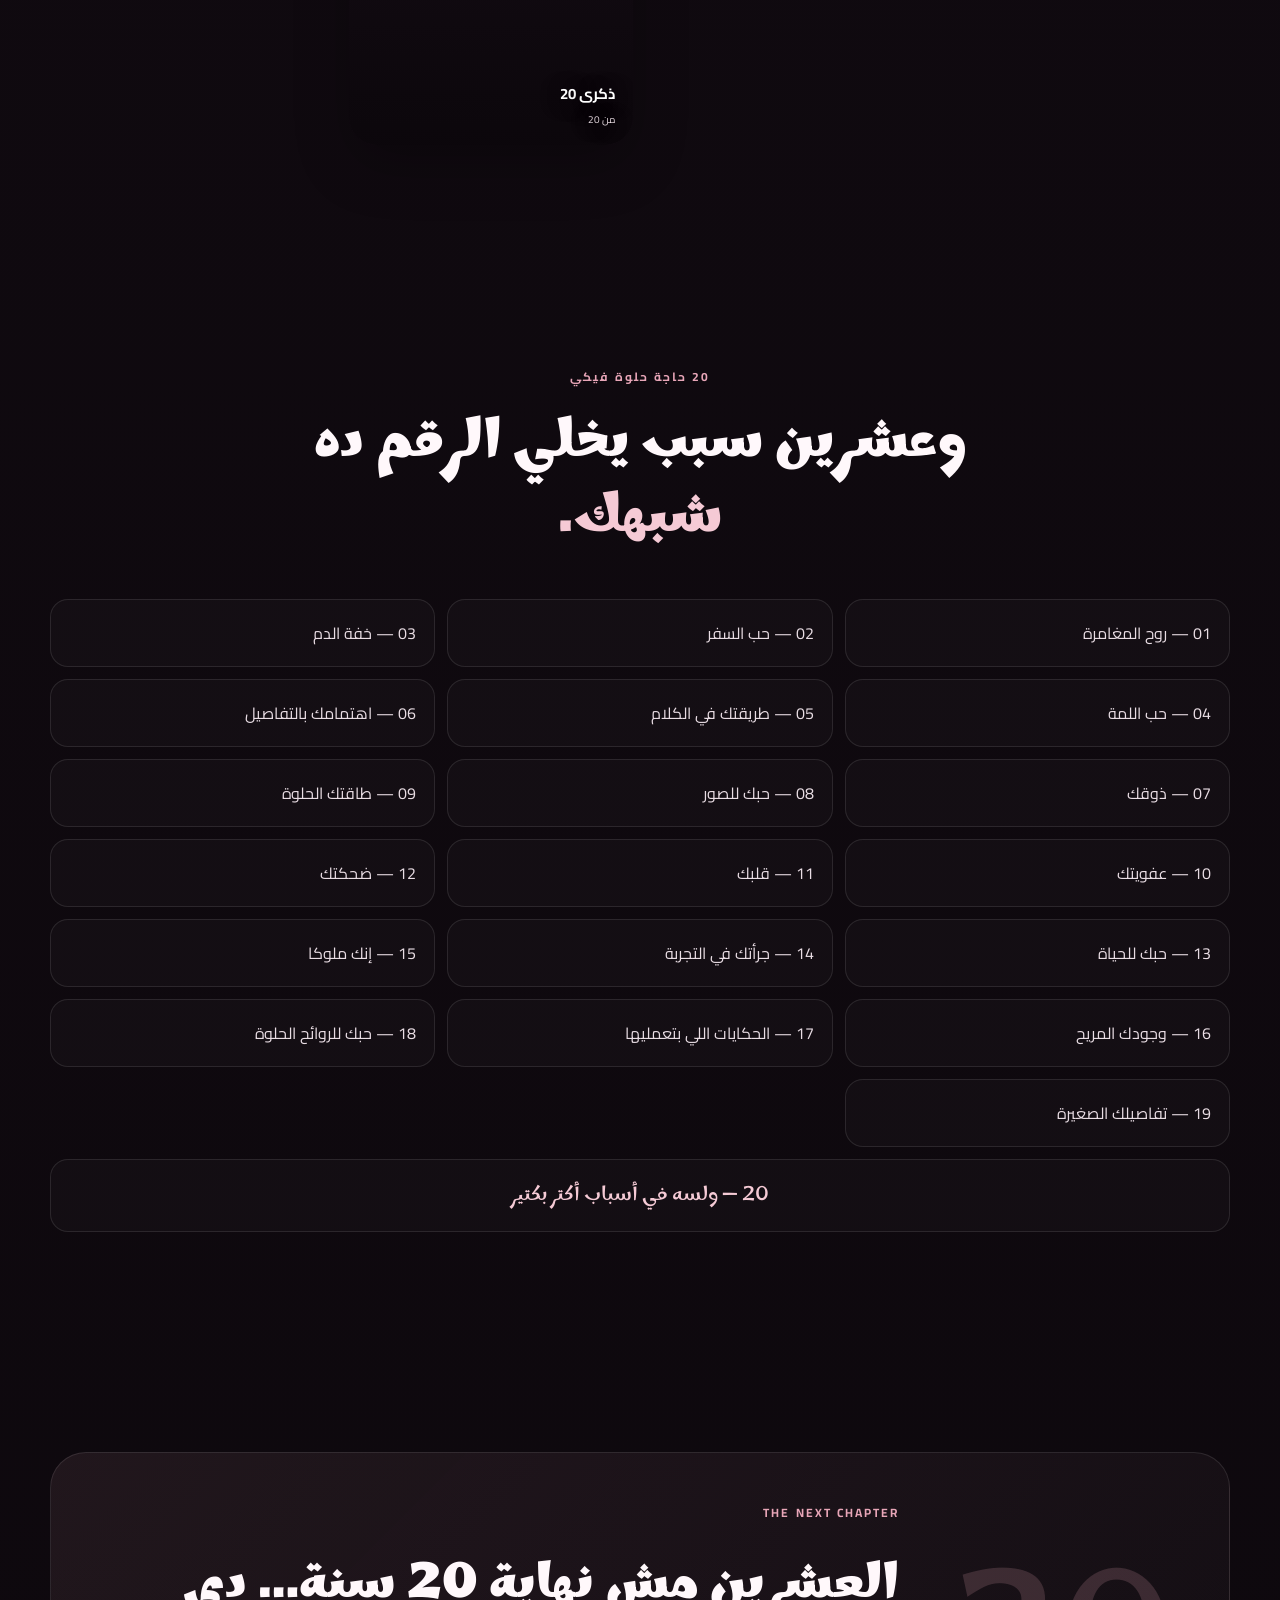
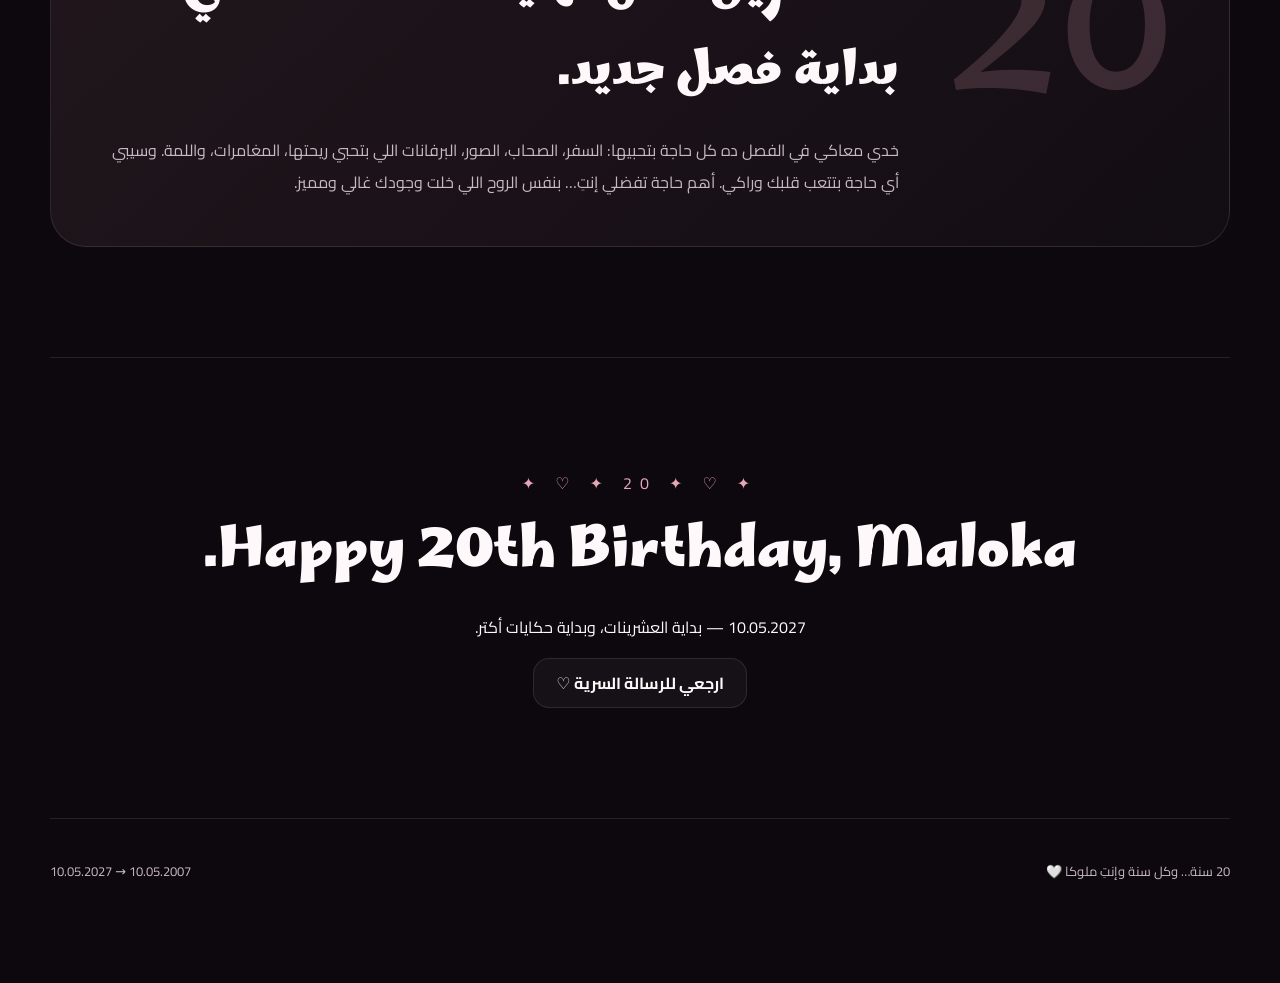
==== commit 0c6fd7ee: "Add files via upload" ====
--- a/birthday.html
+++ b/birthday.html
@@ -4,7 +4,7 @@
   <meta charset="utf-8" />
   <meta name="viewport" content="width=device-width, initial-scale=1, viewport-fit=cover" />
   <meta name="theme-color" content="#160d16" />
-  <title>Maloka — 19 سنة 🤍</title>
+  <title>Maloka — 20 سنة 🤍</title>
   <link rel="preconnect" href="https://fonts.googleapis.com">
   <link rel="preconnect" href="https://fonts.gstatic.com" crossorigin>
   <link href="https://fonts.googleapis.com/css2?family=Cairo:wght@400;500;600;700;800&family=Marhey:wght@400;600&display=swap" rel="stylesheet">
@@ -22,17 +22,24 @@
     </a>
     <nav>
       <a href="index.html">الصفحة الأولى</a>
-      <a href="#memories">الـ19 صورة</a>
+      <a href="#memories">20 صورة</a>
     </nav>
   </header>
 
   <main>
-    <section class="birthday-hero section">
-      <div class="birthday-kicker reveal">05 • 10 • 2026</div>
-      <h1 class="reveal delay-1">كل سنة وإنتِ<br><span>أحلى ملوكا في الدنيا.</span></h1>
+    <section class="birthday-hero section birthday-cinematic">
+      <div class="floating-photos" aria-hidden="true">
+        <figure class="float-photo fp-1"><img src="assets/photos/memory-06.jpg" alt=""></figure>
+        <figure class="float-photo fp-2"><img src="assets/photos/memory-15.jpg" alt=""></figure>
+        <figure class="float-photo fp-3"><img src="assets/photos/memory-16.jpg" alt=""></figure>
+      </div>
+
+      <div class="birthday-kicker reveal">10 • 05 • 2027</div>
+      <h1 class="reveal delay-1">عشرين سنة<br><span>من ملوكا.</span></h1>
       <p class="lead reveal delay-2">
-        19 سنة من الضحك والمواقف والصور والحكايات… فكان لازم الهدية تبقى 19 صورة،
-        صورة لكل سنة، وإنتِ اللي تختاري الذكريات اللي تمثلك.
+        يوم 10 مايو 2027 مش مجرد عيد ميلاد… ده أول يوم في العشرينات.
+        وعشان الرقم ده مميز، الهدية هنا معمولة على فكرته: <strong>20 سنة × 20 صورة</strong>،
+        وكل صورة جزء صغير من حكاية أكبر بكتير.
       </p>
 
       <div class="age-ring reveal delay-3">
@@ -40,78 +47,218 @@
           <circle cx="110" cy="110" r="92" class="ring-bg"/>
           <circle cx="110" cy="110" r="92" class="ring-fg"/>
         </svg>
-        <div class="age-center"><strong>19</strong><span>سنة</span></div>
-      </div>
-
-      <div class="countdown reveal delay-4" id="birthdayCountdown">
+        <div class="age-center"><strong>20</strong><span>سنة</span></div>
+      </div>
+
+      <div class="countdown reveal delay-4" id="birthdayCountdown" data-target="2027-05-10T00:00:00">
         <div><strong id="cdDays">—</strong><span>يوم</span></div>
         <div><strong id="cdHours">—</strong><span>ساعة</span></div>
         <div><strong id="cdMinutes">—</strong><span>دقيقة</span></div>
         <div><strong id="cdSeconds">—</strong><span>ثانية</span></div>
       </div>
+      <div class="countdown-label reveal delay-4">لحد بداية سنة ملوكا رقم 20 ✨</div>
     </section>
 
     <section class="section wish-card-wrap">
       <div class="wish-card reveal">
-        <div class="eyebrow">رسالة عيد ميلاد</div>
-        <h2>لسنة جديدة شبهك… حلوة ومليانة حياة.</h2>
-        <p>
-          يا ملوكا، كل سنة وإنتِ طيبة ومبسوطة ومنورة حياة كل حد بيحبك.
-          أتمنى السنة دي تاخدك لأماكن نفسك تشوفيها، وتديكي مغامرات تحكي عنها،
-          وصور تفضلي كل ما تبصي لها تفتكري قد إيه كنتِ سعيدة.
-        </p>
-        <p>
-          أتمنى تفضلي بنفس الروح الحلوة، بنفس حبك للناس واللمة، وبنفس طريقتك اللي بتخلي التفاصيل الصغيرة ليها طعم.
-          وربنا يكتبلك كل حاجة نفسك فيها، ويبعد عنك أي حاجة تقيلة على قلبك.
-        </p>
-        <p class="big-wish">وأتمنى أكون موجود في ذكريات حلوة كتير لسه جاية 🤍</p>
-      </div>
-    </section>
-
-    <section id="memories" class="section">
+        <div class="eyebrow">رسالة ليوم مميز</div>
+        <h2>كل سنة وإنتِ أغلى وأحلى من السنة اللي قبلها.</h2>
+        <p>
+          يا ملوكا، نفسي العشرين تبدأ معاكي وهي شايلة حاجات كتير حلوة: سفر أكتر، أماكن جديدة،
+          مغامرات تتحكي، صور تفضلي تحبيها مهما عدى عليها وقت، وناس حواليكي يفرحوا لفرحك بجد.
+        </p>
+        <p>
+          من يوم ما عرفتك وأنا كل شوية باكتشف فيكي تفصيلة جديدة بتخليني أقدّر وجودك أكتر.
+          يمكن الوقت اللي فات بينا مش سنين، بس وجودك خد مكان أكبر من حسابات الوقت، وده لوحده كفاية يشرح إنتِ غالية عندي قد إيه.
+        </p>
+        <p>
+          أتمنى السنة دي قلبك يبقى أهدى، ضحكتك أكتر، وكل حاجة نفسك فيها تقرب منك خطوة.
+          وأتمنى لما تفتكري يوم عيد ميلادك العشرين، تفتكري إن في حد كان نفسه يعملك حاجة مخصوص
+          تقولك من غير كلام كتير: <strong>إنتِ مهمة… وإنتِ ليكي مكان مختلف عندي.</strong>
+        </p>
+        <p class="big-wish">ويا رب أكون موجود في ذكريات حلوة كتير لسه جاية 🤍</p>
+      </div>
+    </section>
+
+    <section id="memories" class="section memories-section">
       <div class="section-head reveal">
-        <div class="eyebrow">19 YEARS • 19 MEMORIES</div>
-        <h2>اختاري <span>19 صورة</span> بتحبيهم</h2>
-        <p>
-          كل خانة صورة لسنة من سنينك. الصور بتتحفظ على الجهاز ده فقط، ومحدش غيرك بيشوفها.
-          تقدري تغيّري أي صورة في أي وقت.
-        </p>
-      </div>
-
-      <div class="upload-status reveal">
+        <div class="eyebrow">20 YEARS • 20 MEMORIES</div>
+        <h2><span>20 صورة</span> لعشرين سنة</h2>
+        <p>
+          مفيش ترتيب أهم من التاني، ومفيش صورة مجرد صورة.
+          كل لقطة هنا جزء من شخصيتك، سفر، ضحكة، لحظة عفوية، أو يوم حبيتي تحتفظي بيه.
+          اضغطي على أي صورة عشان تتفتح لوحدها.
+        </p>
+      </div>
+
+      <div class="memory-intro-line reveal">
+        <span>2007</span><i></i><b>20 لقطة من الحكاية</b><i></i><span>2027</span>
+      </div>
+
+      <div class="cinema-grid">
+        <button class="memory-card reveal featured" type="button" data-lightbox="assets/photos/memory-01.jpg" aria-label="فتح الذكرى رقم 1">
+          <img src="assets/photos/memory-01.jpg" alt="ذكرى ملوكا رقم 1" loading="lazy" decoding="async">
+          <span class="memory-shade"></span>
+          <span class="memory-no">01</span>
+          <span class="memory-caption">ذكرى 01 <small>من 20</small></span>
+        </button>
+        <button class="memory-card reveal" type="button" data-lightbox="assets/photos/memory-02.jpg" aria-label="فتح الذكرى رقم 2">
+          <img src="assets/photos/memory-02.jpg" alt="ذكرى ملوكا رقم 2" loading="lazy" decoding="async">
+          <span class="memory-shade"></span>
+          <span class="memory-no">02</span>
+          <span class="memory-caption">ذكرى 02 <small>من 20</small></span>
+        </button>
+        <button class="memory-card reveal" type="button" data-lightbox="assets/photos/memory-03.jpg" aria-label="فتح الذكرى رقم 3">
+          <img src="assets/photos/memory-03.jpg" alt="ذكرى ملوكا رقم 3" loading="lazy" decoding="async">
+          <span class="memory-shade"></span>
+          <span class="memory-no">03</span>
+          <span class="memory-caption">ذكرى 03 <small>من 20</small></span>
+        </button>
+        <button class="memory-card reveal" type="button" data-lightbox="assets/photos/memory-04.jpg" aria-label="فتح الذكرى رقم 4">
+          <img src="assets/photos/memory-04.jpg" alt="ذكرى ملوكا رقم 4" loading="lazy" decoding="async">
+          <span class="memory-shade"></span>
+          <span class="memory-no">04</span>
+          <span class="memory-caption">ذكرى 04 <small>من 20</small></span>
+        </button>
+        <button class="memory-card reveal" type="button" data-lightbox="assets/photos/memory-05.jpg" aria-label="فتح الذكرى رقم 5">
+          <img src="assets/photos/memory-05.jpg" alt="ذكرى ملوكا رقم 5" loading="lazy" decoding="async">
+          <span class="memory-shade"></span>
+          <span class="memory-no">05</span>
+          <span class="memory-caption">ذكرى 05 <small>من 20</small></span>
+        </button>
+        <button class="memory-card reveal featured" type="button" data-lightbox="assets/photos/memory-06.jpg" aria-label="فتح الذكرى رقم 6">
+          <img src="assets/photos/memory-06.jpg" alt="ذكرى ملوكا رقم 6" loading="lazy" decoding="async">
+          <span class="memory-shade"></span>
+          <span class="memory-no">06</span>
+          <span class="memory-caption">ذكرى 06 <small>من 20</small></span>
+        </button>
+        <button class="memory-card reveal" type="button" data-lightbox="assets/photos/memory-07.jpg" aria-label="فتح الذكرى رقم 7">
+          <img src="assets/photos/memory-07.jpg" alt="ذكرى ملوكا رقم 7" loading="lazy" decoding="async">
+          <span class="memory-shade"></span>
+          <span class="memory-no">07</span>
+          <span class="memory-caption">ذكرى 07 <small>من 20</small></span>
+        </button>
+        <button class="memory-card reveal" type="button" data-lightbox="assets/photos/memory-08.jpg" aria-label="فتح الذكرى رقم 8">
+          <img src="assets/photos/memory-08.jpg" alt="ذكرى ملوكا رقم 8" loading="lazy" decoding="async">
+          <span class="memory-shade"></span>
+          <span class="memory-no">08</span>
+          <span class="memory-caption">ذكرى 08 <small>من 20</small></span>
+        </button>
+        <button class="memory-card reveal" type="button" data-lightbox="assets/photos/memory-09.jpg" aria-label="فتح الذكرى رقم 9">
+          <img src="assets/photos/memory-09.jpg" alt="ذكرى ملوكا رقم 9" loading="lazy" decoding="async">
+          <span class="memory-shade"></span>
+          <span class="memory-no">09</span>
+          <span class="memory-caption">ذكرى 09 <small>من 20</small></span>
+        </button>
+        <button class="memory-card reveal" type="button" data-lightbox="assets/photos/memory-10.jpg" aria-label="فتح الذكرى رقم 10">
+          <img src="assets/photos/memory-10.jpg" alt="ذكرى ملوكا رقم 10" loading="lazy" decoding="async">
+          <span class="memory-shade"></span>
+          <span class="memory-no">10</span>
+          <span class="memory-caption">ذكرى 10 <small>من 20</small></span>
+        </button>
+        <button class="memory-card reveal" type="button" data-lightbox="assets/photos/memory-11.jpg" aria-label="فتح الذكرى رقم 11">
+          <img src="assets/photos/memory-11.jpg" alt="ذكرى ملوكا رقم 11" loading="lazy" decoding="async">
+          <span class="memory-shade"></span>
+          <span class="memory-no">11</span>
+          <span class="memory-caption">ذكرى 11 <small>من 20</small></span>
+        </button>
+        <button class="memory-card reveal" type="button" data-lightbox="assets/photos/memory-12.jpg" aria-label="فتح الذكرى رقم 12">
+          <img src="assets/photos/memory-12.jpg" alt="ذكرى ملوكا رقم 12" loading="lazy" decoding="async">
+          <span class="memory-shade"></span>
+          <span class="memory-no">12</span>
+          <span class="memory-caption">ذكرى 12 <small>من 20</small></span>
+        </button>
+        <button class="memory-card reveal" type="button" data-lightbox="assets/photos/memory-13.jpg" aria-label="فتح الذكرى رقم 13">
+          <img src="assets/photos/memory-13.jpg" alt="ذكرى ملوكا رقم 13" loading="lazy" decoding="async">
+          <span class="memory-shade"></span>
+          <span class="memory-no">13</span>
+          <span class="memory-caption">ذكرى 13 <small>من 20</small></span>
+        </button>
+        <button class="memory-card reveal" type="button" data-lightbox="assets/photos/memory-14.jpg" aria-label="فتح الذكرى رقم 14">
+          <img src="assets/photos/memory-14.jpg" alt="ذكرى ملوكا رقم 14" loading="lazy" decoding="async">
+          <span class="memory-shade"></span>
+          <span class="memory-no">14</span>
+          <span class="memory-caption">ذكرى 14 <small>من 20</small></span>
+        </button>
+        <button class="memory-card reveal featured" type="button" data-lightbox="assets/photos/memory-15.jpg" aria-label="فتح الذكرى رقم 15">
+          <img src="assets/photos/memory-15.jpg" alt="ذكرى ملوكا رقم 15" loading="lazy" decoding="async">
+          <span class="memory-shade"></span>
+          <span class="memory-no">15</span>
+          <span class="memory-caption">ذكرى 15 <small>من 20</small></span>
+        </button>
+        <button class="memory-card reveal" type="button" data-lightbox="assets/photos/memory-16.jpg" aria-label="فتح الذكرى رقم 16">
+          <img src="assets/photos/memory-16.jpg" alt="ذكرى ملوكا رقم 16" loading="lazy" decoding="async">
+          <span class="memory-shade"></span>
+          <span class="memory-no">16</span>
+          <span class="memory-caption">ذكرى 16 <small>من 20</small></span>
+        </button>
+        <button class="memory-card reveal" type="button" data-lightbox="assets/photos/memory-17.jpg" aria-label="فتح الذكرى رقم 17">
+          <img src="assets/photos/memory-17.jpg" alt="ذكرى ملوكا رقم 17" loading="lazy" decoding="async">
+          <span class="memory-shade"></span>
+          <span class="memory-no">17</span>
+          <span class="memory-caption">ذكرى 17 <small>من 20</small></span>
+        </button>
+        <button class="memory-card reveal" type="button" data-lightbox="assets/photos/memory-18.jpg" aria-label="فتح الذكرى رقم 18">
+          <img src="assets/photos/memory-18.jpg" alt="ذكرى ملوكا رقم 18" loading="lazy" decoding="async">
+          <span class="memory-shade"></span>
+          <span class="memory-no">18</span>
+          <span class="memory-caption">ذكرى 18 <small>من 20</small></span>
+        </button>
+        <button class="memory-card reveal" type="button" data-lightbox="assets/photos/memory-19.jpg" aria-label="فتح الذكرى رقم 19">
+          <img src="assets/photos/memory-19.jpg" alt="ذكرى ملوكا رقم 19" loading="lazy" decoding="async">
+          <span class="memory-shade"></span>
+          <span class="memory-no">19</span>
+          <span class="memory-caption">ذكرى 19 <small>من 20</small></span>
+        </button>
+        <button class="memory-card reveal featured" type="button" data-lightbox="assets/photos/memory-20.jpg" aria-label="فتح الذكرى رقم 20">
+          <img src="assets/photos/memory-20.jpg" alt="ذكرى ملوكا رقم 20" loading="lazy" decoding="async">
+          <span class="memory-shade"></span>
+          <span class="memory-no">20</span>
+          <span class="memory-caption">ذكرى 20 <small>من 20</small></span>
+        </button>
+      </div>
+    </section>
+
+    <section class="section twenty-lines">
+      <div class="section-head reveal">
+        <div class="eyebrow">20 حاجة حلوة فيكي</div>
+        <h2>وعشرين سبب يخلي الرقم ده <span>شبهك.</span></h2>
+      </div>
+      <div class="reasons-grid reasons-20">
+        <span>01 — روح المغامرة</span><span>02 — حب السفر</span><span>03 — خفة الدم</span><span>04 — حب اللمة</span><span>05 — طريقتك في الكلام</span><span>06 — اهتمامك بالتفاصيل</span><span>07 — ذوقك</span><span>08 — حبك للصور</span><span>09 — طاقتك الحلوة</span><span>10 — عفويتك</span><span>11 — قلبك</span><span>12 — ضحكتك</span><span>13 — حبك للحياة</span><span>14 — جرأتك في التجربة</span><span>15 — إنك ملوكا</span><span>16 — وجودك المريح</span><span>17 — الحكايات اللي بتعمليها</span><span>18 — حبك للروائح الحلوة</span><span>19 — تفاصيلك الصغيرة</span><span>20 — ولسه في أسباب أكتر بكتير</span>
+      </div>
+    </section>
+
+    <section class="section future-note">
+      <div class="future-card reveal">
+        <span class="future-number">20</span>
         <div>
-          <strong id="uploadedCount">0</strong><span>/ 19 صورة</span>
+          <div class="eyebrow">THE NEXT CHAPTER</div>
+          <h2>العشرين مش نهاية 20 سنة… دي بداية فصل جديد.</h2>
+          <p>
+            خدي معاكي في الفصل ده كل حاجة بتحبيها: السفر، الصحاب، الصور، البرفانات اللي بتحبي ريحتها،
+            المغامرات، واللمة. وسيبي أي حاجة بتتعب قلبك وراكي.
+            أهم حاجة تفضلي إنتِ… بنفس الروح اللي خلت وجودك غالي ومميز.
+          </p>
         </div>
-        <div class="progress"><i id="photoProgress"></i></div>
-        <button id="clearAllPhotos" class="text-btn">مسح كل الصور</button>
-      </div>
-
-      <div id="photoGrid" class="photo-grid"></div>
-    </section>
-
-    <section class="section nineteen-lines">
-      <div class="section-head reveal">
-        <div class="eyebrow">19 حاجة حلوة فيكي</div>
-        <h2>عشان الرقم 19 يبقى له معنى أكتر.</h2>
-      </div>
-      <div class="reasons-grid">
-        <span>01 — روح المغامرة</span><span>02 — حب السفر</span><span>03 — خفة الدم</span>
-        <span>04 — حب اللمة</span><span>05 — طريقتك في الكلام</span><span>06 — اهتمامك بالتفاصيل</span>
-        <span>07 — ذوقك</span><span>08 — حبك للصور</span><span>09 — طاقتك الحلوة</span>
-        <span>10 — عفويتك</span><span>11 — قلبك</span><span>12 — ضحكتك</span>
-        <span>13 — حبك للحياة</span><span>14 — جرأتك في التجربة</span><span>15 — إنك ملوكا</span>
-        <span>16 — وجودك المريح</span><span>17 — ذكرياتنا</span><span>18 — كل تفصيلة صغيرة</span>
-        <span class="last-reason">19 — ولسه في أسباب كتير ما اتقالتش…</span>
       </div>
     </section>
 
     <section class="section final-wish reveal">
-      <div class="confetti-line">✦ ♡ ✦ ♡ ✦</div>
-      <h2>Happy 19th Birthday, Maloka.</h2>
-      <p>خلي الـ19 بداية فصل أحلى من كل اللي فات.</p>
-      <a href="index.html" class="btn ghost">ارجعي للرسالة الأولى</a>
+      <div class="confetti-line">✦ ♡ ✦ 20 ✦ ♡ ✦</div>
+      <h2>Happy 20th Birthday, Maloka.</h2>
+      <p>10.05.2027 — بداية العشرينات، وبداية حكايات أكتر.</p>
+      <a href="index.html" class="btn ghost">ارجعي للرسالة السرية ♡</a>
     </section>
   </main>
+
+  <div class="lightbox" id="lightbox" aria-hidden="true">
+    <button class="lightbox-close" type="button" aria-label="إغلاق">×</button>
+    <button class="lightbox-nav prev" type="button" aria-label="الصورة السابقة">‹</button>
+    <img id="lightboxImage" alt="صورة ملوكا بالحجم الكامل">
+    <div class="lightbox-index" id="lightboxIndex">01 / 20</div>
+    <button class="lightbox-nav next" type="button" aria-label="الصورة التالية">›</button>
+  </div>
 
   <div class="music-player" data-audio="birthday-song.mp3">
     <button class="music-btn" aria-label="تشغيل أو إيقاف الأغنية">▶</button>
@@ -123,8 +270,8 @@
   </div>
 
   <footer>
-    <span>19 سنة… وكل سنة وإنتِ ملوكا 🤍</span>
-    <span>05.10.2007</span>
+    <span>20 سنة… وكل سنة وإنتِ ملوكا 🤍</span>
+    <span>10.05.2007 → 10.05.2027</span>
   </footer>
 
   <script src="app.js"></script>
--- a/styles.css
+++ b/styles.css
@@ -148,3 +148,57 @@
   .music-player{right:12px;left:12px;bottom:10px}.music-copy{flex:1}
   footer{padding-bottom:115px;gap:15px;flex-direction:column}
 }
+
+
+/* ===== Maloka 20th Birthday / cinematic gallery ===== */
+.birthday-cinematic{isolation:isolate;overflow:visible}
+.birthday-cinematic .lead strong{color:var(--rose2)}
+.floating-photos{position:absolute;inset:90px 0 0;pointer-events:none;z-index:-1}
+.float-photo{position:absolute;margin:0;width:150px;aspect-ratio:3/4;padding:7px;background:rgba(255,255,255,.06);border:1px solid rgba(255,255,255,.12);border-radius:24px;box-shadow:0 30px 80px rgba(0,0,0,.38);overflow:hidden;opacity:.42;filter:saturate(.85)}
+.float-photo img{width:100%;height:100%;object-fit:cover;border-radius:18px}
+.fp-1{right:1%;top:12%;transform:rotate(7deg)}
+.fp-2{left:2%;top:20%;transform:rotate(-8deg)}
+.fp-3{left:12%;bottom:8%;width:120px;transform:rotate(5deg);opacity:.28}
+.countdown-label{margin-top:12px;color:var(--muted);font-size:12px;letter-spacing:.04em}
+.memories-section{padding-top:70px}
+.memory-intro-line{display:flex;align-items:center;gap:14px;color:var(--muted);margin:0 auto 28px;max-width:900px;font-size:12px;letter-spacing:.08em}
+.memory-intro-line i{height:1px;background:var(--line);flex:1}
+.memory-intro-line b{color:var(--rose2);font-weight:600}
+.cinema-grid{display:grid;grid-template-columns:repeat(4,1fr);gap:15px;grid-auto-flow:dense}
+.memory-card{appearance:none;border:0;padding:0;margin:0;position:relative;aspect-ratio:3/4;border-radius:28px;overflow:hidden;background:#160d16;cursor:pointer;text-align:right;box-shadow:0 20px 55px rgba(0,0,0,.22);transform-origin:center;transition:transform .35s ease,box-shadow .35s ease}
+.memory-card.featured{grid-row:span 2;aspect-ratio:auto;min-height:620px}
+.memory-card img{width:100%;height:100%;object-fit:cover;display:block;transition:transform .7s cubic-bezier(.2,.7,.2,1),filter .35s ease}
+.memory-card:hover{transform:translateY(-7px) rotate(.35deg);box-shadow:0 35px 80px rgba(0,0,0,.42)}
+.memory-card:hover img{transform:scale(1.055);filter:saturate(1.05)}
+.memory-shade{position:absolute;inset:0;background:linear-gradient(180deg,transparent 48%,rgba(10,6,10,.88) 100%);pointer-events:none}
+.memory-no{position:absolute;top:13px;left:13px;min-width:43px;height:43px;padding:0 9px;display:grid;place-items:center;border-radius:14px;background:rgba(12,8,12,.56);border:1px solid rgba(255,255,255,.15);backdrop-filter:blur(12px);color:white;font-family:"Marhey";font-size:15px}
+.memory-caption{position:absolute;right:18px;bottom:16px;color:white;font-weight:700;font-size:15px;text-shadow:0 2px 20px #000}
+.memory-caption small{display:block;font-weight:400;color:#e5d9df;font-size:10px;margin-top:2px}
+.reasons-20 span:last-child{grid-column:1/-1;text-align:center;color:var(--rose2);font-family:"Marhey";font-size:20px}
+.future-card{position:relative;display:grid;grid-template-columns:240px 1fr;gap:42px;align-items:center;padding:48px;border:1px solid var(--line);border-radius:36px;background:linear-gradient(135deg,rgba(232,166,184,.09),rgba(255,255,255,.025));overflow:hidden}
+.future-number{font-family:"Marhey";font-size:170px;line-height:.9;color:rgba(232,166,184,.18);text-align:center}
+.future-card h2{font-family:"Marhey";font-size:clamp(30px,4vw,50px);margin:0 0 18px}
+.future-card p{color:var(--muted);line-height:2;margin:0}
+.lightbox{position:fixed;inset:0;z-index:200;background:rgba(5,3,5,.94);backdrop-filter:blur(18px);display:flex;align-items:center;justify-content:center;opacity:0;visibility:hidden;transition:.3s;padding:24px}
+.lightbox.open{opacity:1;visibility:visible}
+.lightbox img{max-width:min(760px,82vw);max-height:88vh;object-fit:contain;border-radius:24px;box-shadow:0 35px 120px rgba(0,0,0,.65)}
+.lightbox-close,.lightbox-nav{position:absolute;border:1px solid rgba(255,255,255,.16);background:rgba(255,255,255,.07);color:white;backdrop-filter:blur(12px);cursor:pointer;display:grid;place-items:center}
+.lightbox-close{top:20px;right:20px;width:48px;height:48px;border-radius:16px;font-size:28px}
+.lightbox-nav{top:50%;transform:translateY(-50%);width:52px;height:72px;border-radius:18px;font-size:40px}
+.lightbox-nav.prev{right:20px}.lightbox-nav.next{left:20px}
+.lightbox-index{position:absolute;bottom:20px;right:50%;transform:translateX(50%);padding:8px 14px;border-radius:999px;background:rgba(255,255,255,.07);border:1px solid rgba(255,255,255,.12);font-size:12px;letter-spacing:.16em;color:#f8e7ee}
+body.lightbox-open{overflow:hidden}
+@media (max-width:1000px){
+  .cinema-grid{grid-template-columns:repeat(3,1fr)}
+  .memory-card.featured{min-height:540px}
+}
+@media (max-width:760px){
+  .floating-photos{opacity:.45}.fp-1{right:-35px}.fp-2{left:-42px}.fp-3{display:none}
+  .cinema-grid{grid-template-columns:repeat(2,1fr);gap:10px}
+  .memory-card,.memory-card.featured{aspect-ratio:3/4;min-height:0;grid-row:auto;border-radius:20px}
+  .future-card{grid-template-columns:1fr;padding:34px 24px;gap:10px}
+  .future-number{font-size:105px;text-align:right}
+  .lightbox{padding:12px}.lightbox img{max-width:94vw;max-height:82vh;border-radius:18px}
+  .lightbox-nav{width:44px;height:58px;top:auto;bottom:18px;transform:none}
+  .lightbox-nav.prev{right:18px}.lightbox-nav.next{left:18px}
+}
